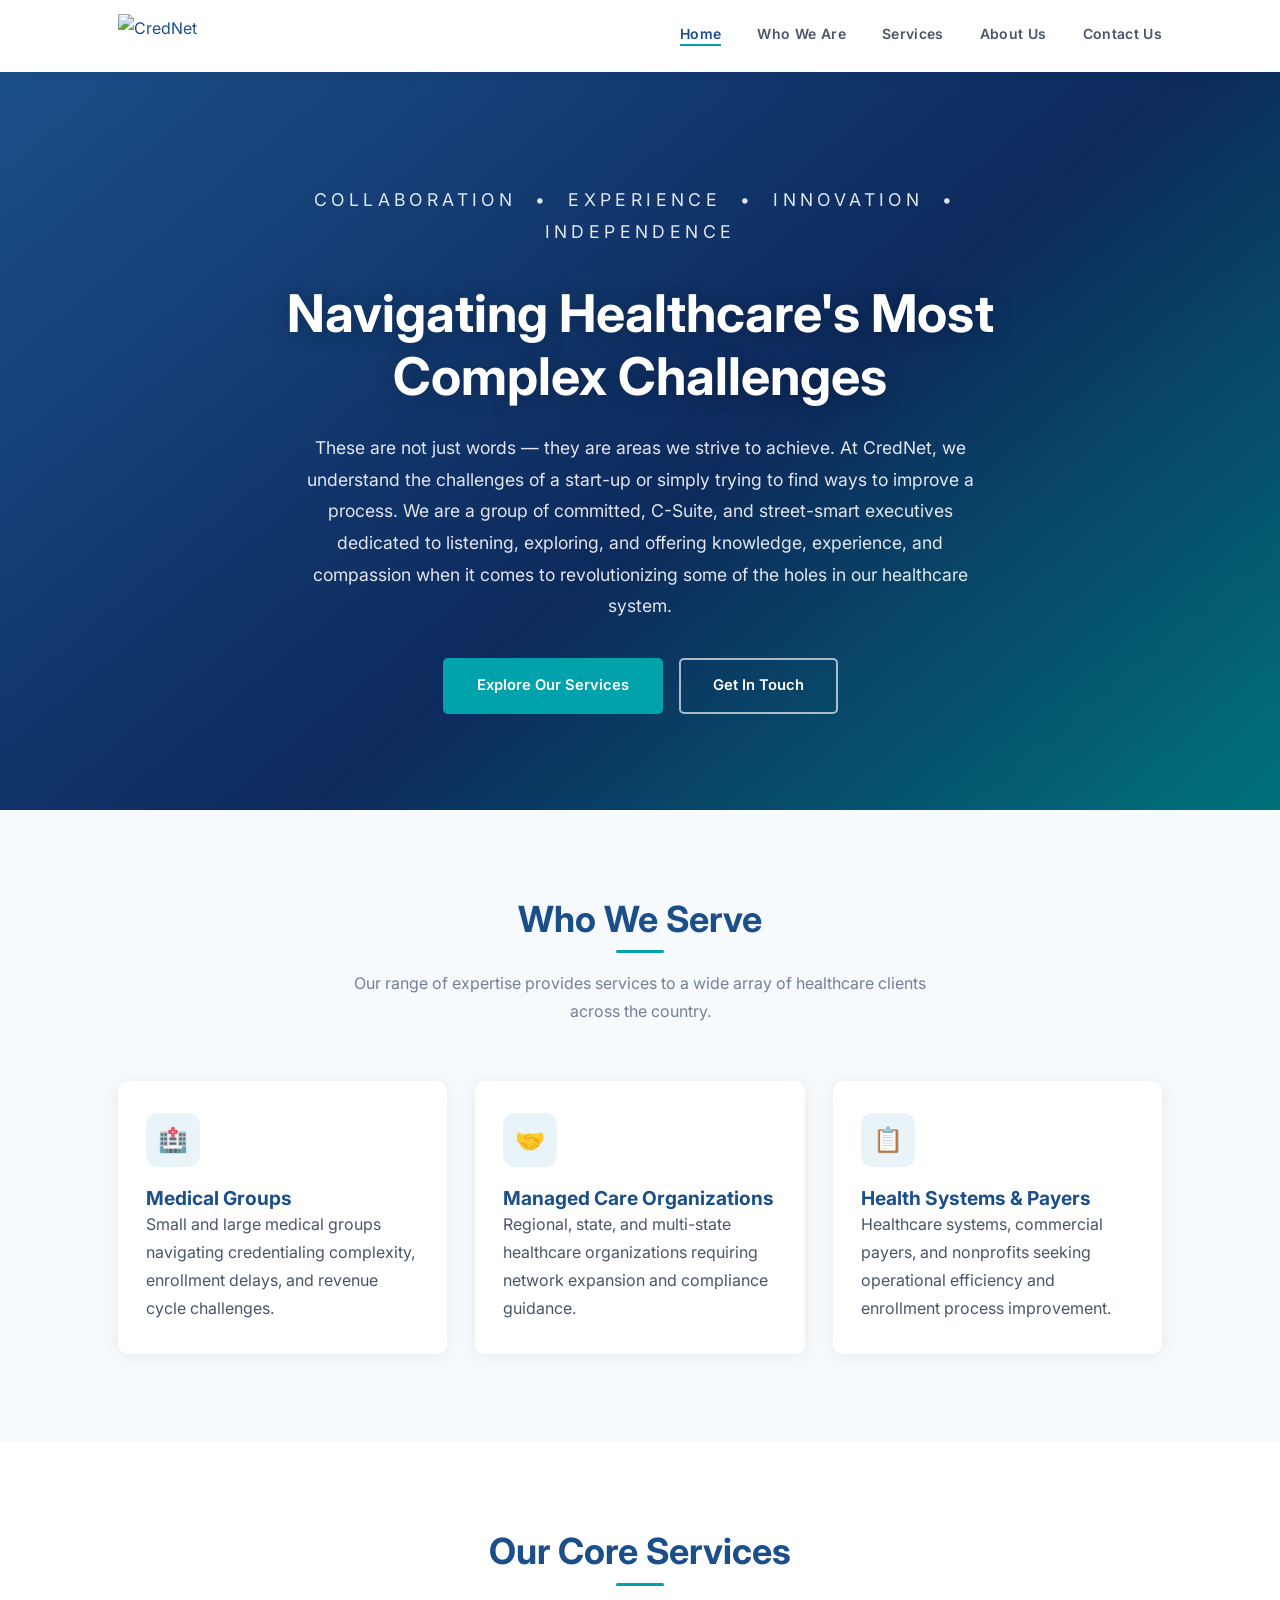
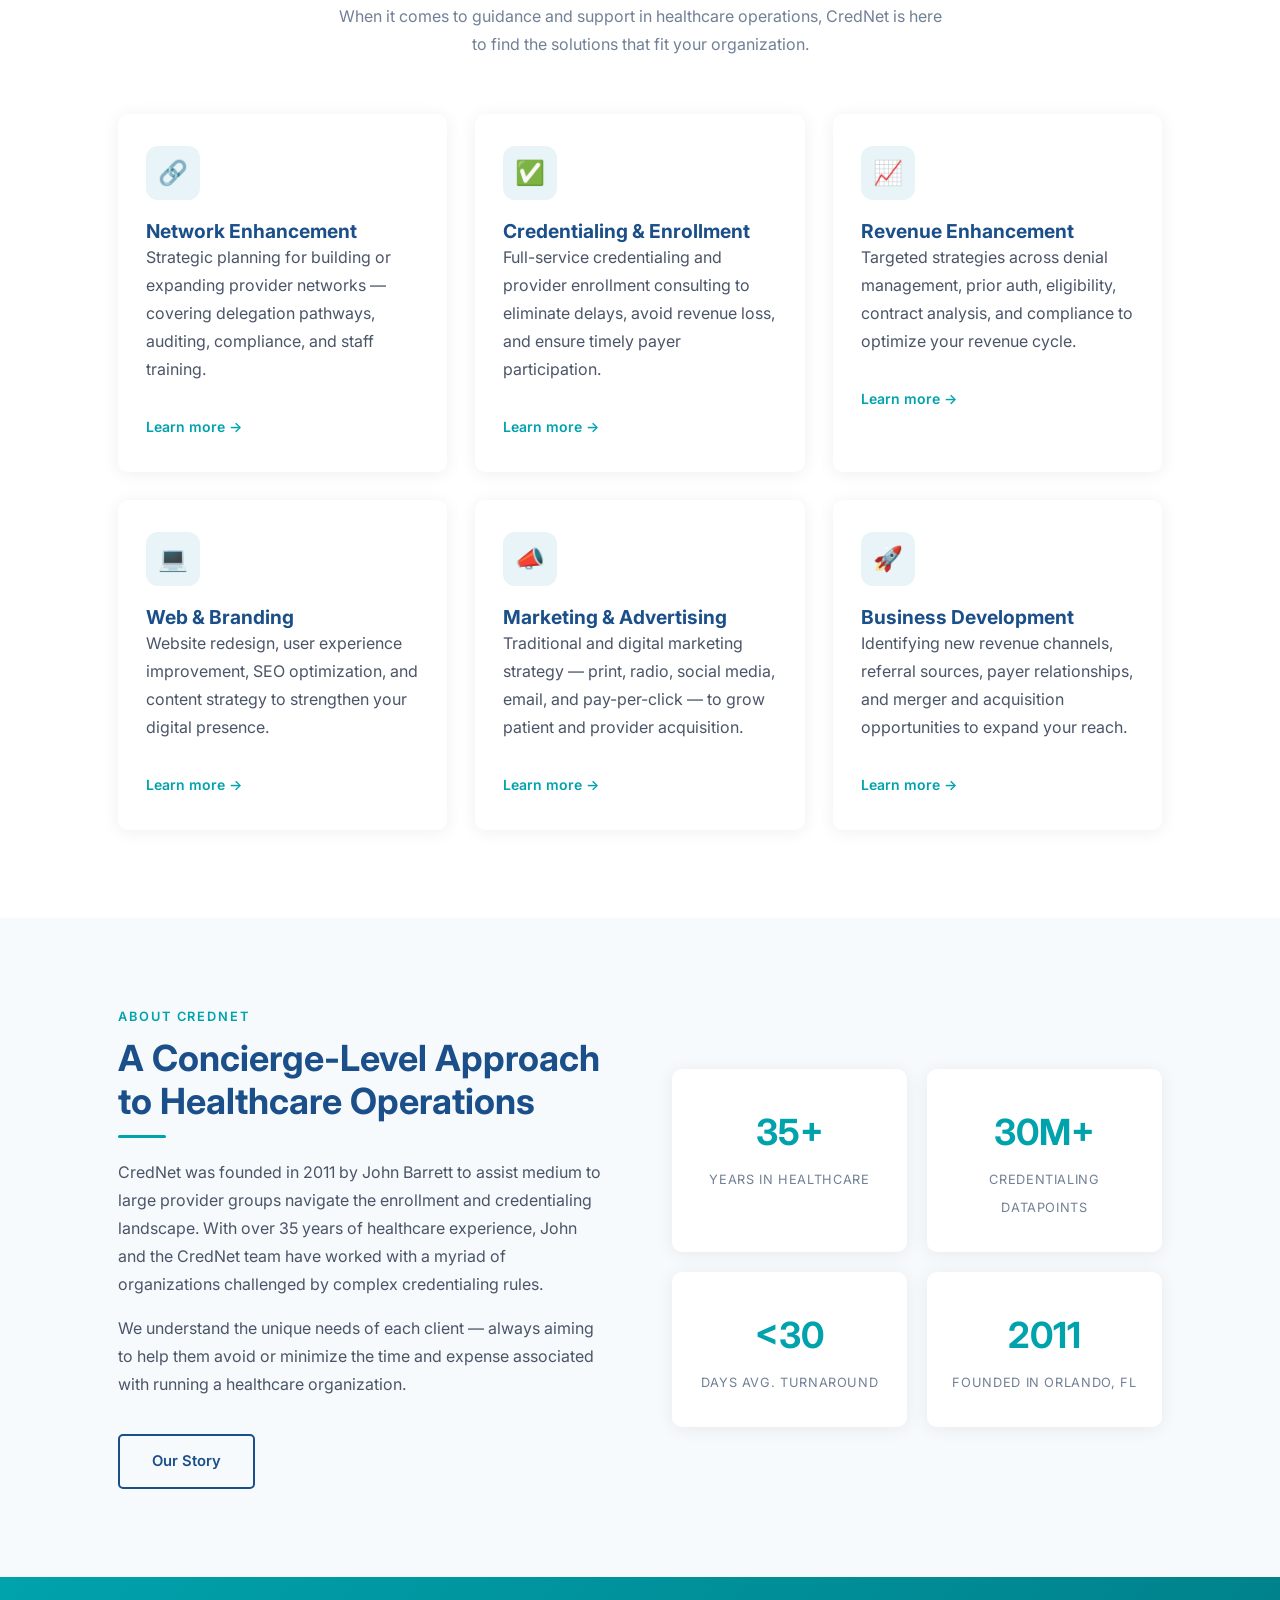
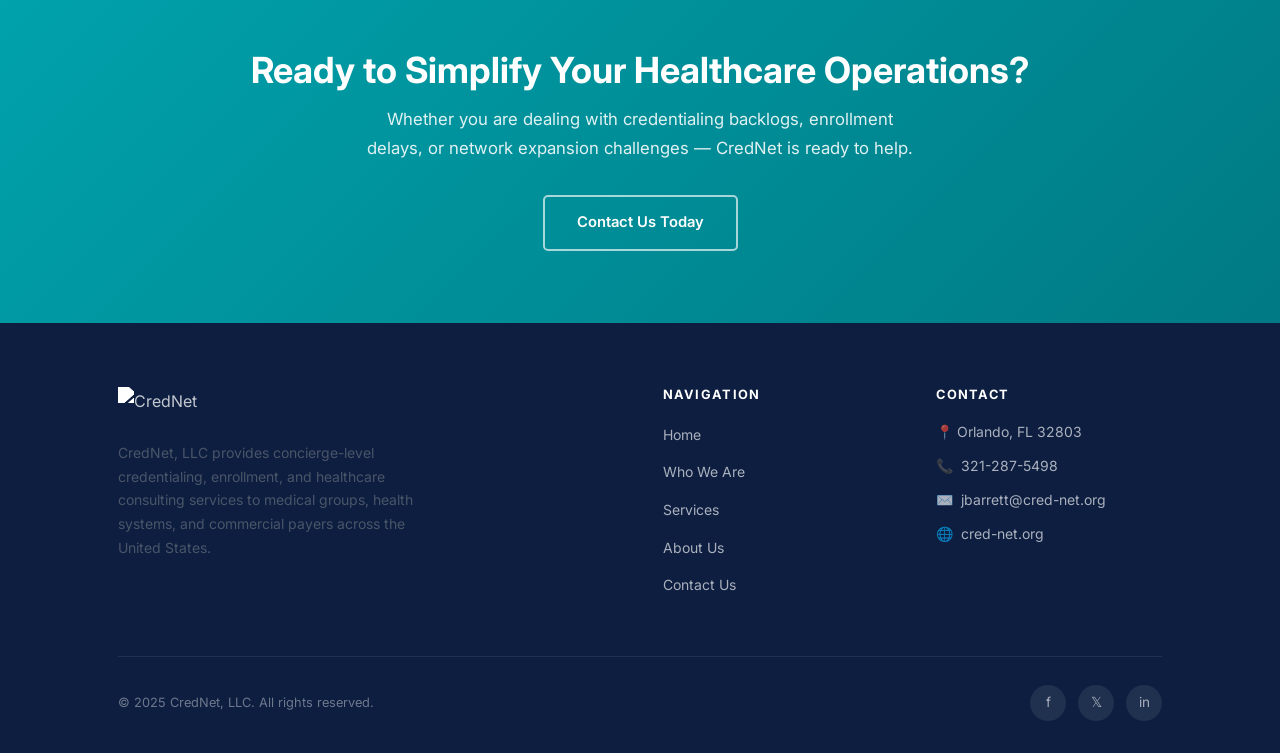
==== index.html @ 4d05da2d "Add files via upload" ====
<!DOCTYPE html>
<html lang="en">
<head>
  <meta charset="UTF-8" />
  <meta name="viewport" content="width=device-width, initial-scale=1.0" />
  <title>CredNet — Healthcare Consulting &amp; Credentialing Solutions</title>
  <meta name="description" content="CredNet provides expert healthcare consulting in credentialing, provider enrollment, network enhancement, and revenue optimization for medical groups and health systems." />
  <link rel="preconnect" href="https://fonts.googleapis.com" />
  <link rel="preconnect" href="https://fonts.gstatic.com" crossorigin />
  <link href="https://fonts.googleapis.com/css2?family=Inter:wght@400;500;600;700&display=swap" rel="stylesheet" />
  <link rel="stylesheet" href="css/style.css" />
</head>
<body>

  <!-- ── Navigation ──────────────────────────────── -->
  <nav class="nav">
    <div class="nav-inner">
      <a href="index.html" class="nav-logo">
        <img src="assets/logos/CredNet_noTM.png" alt="CredNet" />
      </a>
      <ul class="nav-links">
        <li><a href="index.html" class="active">Home</a></li>
        <li><a href="who-we-are.html">Who We Are</a></li>
        <li><a href="services.html">Services</a></li>
        <li><a href="about.html">About Us</a></li>
        <li><a href="contact.html">Contact Us</a></li>
      </ul>
      <button class="nav-toggle" aria-label="Toggle navigation">
        <span></span><span></span><span></span>
      </button>
    </div>
  </nav>

  <!-- ── Hero ────────────────────────────────────── -->
  <section class="hero">
    <div class="hero-content container">
      <p class="hero-tagline">Collaboration &nbsp;•&nbsp; Experience &nbsp;•&nbsp; Innovation &nbsp;•&nbsp; Independence</p>
      <h1>Navigating Healthcare's Most Complex Challenges</h1>
      <p>These are not just words — they are areas we strive to achieve. At CredNet, we understand the challenges of a start-up or simply trying to find ways to improve a process. We are a group of committed, C-Suite, and street-smart executives dedicated to listening, exploring, and offering knowledge, experience, and compassion when it comes to revolutionizing some of the holes in our healthcare system.</p>
      <div class="hero-btns">
        <a href="services.html" class="btn btn-primary">Explore Our Services</a>
        <a href="contact.html" class="btn btn-outline-white">Get In Touch</a>
      </div>
    </div>
  </section>

  <!-- ── Who We Serve ─────────────────────────────── -->
  <section class="section-alt">
    <div class="container">
      <div class="section-header">
        <h2>Who We Serve</h2>
        <div class="accent-line"></div>
        <p>Our range of expertise provides services to a wide array of healthcare clients across the country.</p>
      </div>
      <div class="grid-3">
        <div class="card">
          <div class="service-icon">🏥</div>
          <h3>Medical Groups</h3>
          <p>Small and large medical groups navigating credentialing complexity, enrollment delays, and revenue cycle challenges.</p>
        </div>
        <div class="card">
          <div class="service-icon">🤝</div>
          <h3>Managed Care Organizations</h3>
          <p>Regional, state, and multi-state healthcare organizations requiring network expansion and compliance guidance.</p>
        </div>
        <div class="card">
          <div class="service-icon">📋</div>
          <h3>Health Systems &amp; Payers</h3>
          <p>Healthcare systems, commercial payers, and nonprofits seeking operational efficiency and enrollment process improvement.</p>
        </div>
      </div>
    </div>
  </section>

  <!-- ── Core Services Preview ────────────────────── -->
  <section>
    <div class="container">
      <div class="section-header">
        <h2>Our Core Services</h2>
        <div class="accent-line"></div>
        <p>When it comes to guidance and support in healthcare operations, CredNet is here to find the solutions that fit your organization.</p>
      </div>
      <div class="grid-3">
        <div class="card">
          <div class="service-icon">🔗</div>
          <h3>Network Enhancement</h3>
          <p>Strategic planning for building or expanding provider networks — covering delegation pathways, auditing, compliance, and staff training.</p>
          <a href="services.html#network" style="display:inline-block;margin-top:1rem;font-weight:600;font-size:0.875rem;color:#00A2AC;">Learn more →</a>
        </div>
        <div class="card">
          <div class="service-icon">✅</div>
          <h3>Credentialing &amp; Enrollment</h3>
          <p>Full-service credentialing and provider enrollment consulting to eliminate delays, avoid revenue loss, and ensure timely payer participation.</p>
          <a href="services.html#credentialing" style="display:inline-block;margin-top:1rem;font-weight:600;font-size:0.875rem;color:#00A2AC;">Learn more →</a>
        </div>
        <div class="card">
          <div class="service-icon">📈</div>
          <h3>Revenue Enhancement</h3>
          <p>Targeted strategies across denial management, prior auth, eligibility, contract analysis, and compliance to optimize your revenue cycle.</p>
          <a href="services.html#revenue" style="display:inline-block;margin-top:1rem;font-weight:600;font-size:0.875rem;color:#00A2AC;">Learn more →</a>
        </div>
        <div class="card">
          <div class="service-icon">💻</div>
          <h3>Web &amp; Branding</h3>
          <p>Website redesign, user experience improvement, SEO optimization, and content strategy to strengthen your digital presence.</p>
          <a href="services.html#web" style="display:inline-block;margin-top:1rem;font-weight:600;font-size:0.875rem;color:#00A2AC;">Learn more →</a>
        </div>
        <div class="card">
          <div class="service-icon">📣</div>
          <h3>Marketing &amp; Advertising</h3>
          <p>Traditional and digital marketing strategy — print, radio, social media, email, and pay-per-click — to grow patient and provider acquisition.</p>
          <a href="services.html#marketing" style="display:inline-block;margin-top:1rem;font-weight:600;font-size:0.875rem;color:#00A2AC;">Learn more →</a>
        </div>
        <div class="card">
          <div class="service-icon">🚀</div>
          <h3>Business Development</h3>
          <p>Identifying new revenue channels, referral sources, payer relationships, and merger and acquisition opportunities to expand your reach.</p>
          <a href="services.html#bizdev" style="display:inline-block;margin-top:1rem;font-weight:600;font-size:0.875rem;color:#00A2AC;">Learn more →</a>
        </div>
      </div>
    </div>
  </section>

  <!-- ── About Teaser ──────────────────────────────── -->
  <section class="section-alt">
    <div class="container">
      <div style="display:grid;grid-template-columns:1fr 1fr;gap:4rem;align-items:center;">
        <div>
          <p style="font-size:0.8rem;text-transform:uppercase;letter-spacing:0.15em;color:#00A2AC;font-weight:600;margin-bottom:0.5rem;">About CredNet</p>
          <h2>A Concierge-Level Approach to Healthcare Operations</h2>
          <div class="accent-line" style="margin:0.75rem 0 1.25rem;"></div>
          <p>CredNet was founded in 2011 by John Barrett to assist medium to large provider groups navigate the enrollment and credentialing landscape. With over 35 years of healthcare experience, John and the CredNet team have worked with a myriad of organizations challenged by complex credentialing rules.</p>
          <p>We understand the unique needs of each client — always aiming to help them avoid or minimize the time and expense associated with running a healthcare organization.</p>
          <a href="about.html" class="btn btn-outline-navy" style="margin-top:1.25rem;">Our Story</a>
        </div>
        <div style="display:grid;grid-template-columns:1fr 1fr;gap:1.25rem;">
          <div class="card" style="text-align:center;padding:2rem 1.25rem;">
            <span style="font-size:2.25rem;font-weight:700;color:#00A2AC;display:block;">35+</span>
            <span style="font-size:0.8rem;color:#718096;text-transform:uppercase;letter-spacing:0.05em;">Years in Healthcare</span>
          </div>
          <div class="card" style="text-align:center;padding:2rem 1.25rem;">
            <span style="font-size:2.25rem;font-weight:700;color:#00A2AC;display:block;">30M+</span>
            <span style="font-size:0.8rem;color:#718096;text-transform:uppercase;letter-spacing:0.05em;">Credentialing Datapoints</span>
          </div>
          <div class="card" style="text-align:center;padding:2rem 1.25rem;">
            <span style="font-size:2.25rem;font-weight:700;color:#00A2AC;display:block;">&lt;30</span>
            <span style="font-size:0.8rem;color:#718096;text-transform:uppercase;letter-spacing:0.05em;">Days Avg. Turnaround</span>
          </div>
          <div class="card" style="text-align:center;padding:2rem 1.25rem;">
            <span style="font-size:2.25rem;font-weight:700;color:#00A2AC;display:block;">2011</span>
            <span style="font-size:0.8rem;color:#718096;text-transform:uppercase;letter-spacing:0.05em;">Founded in Orlando, FL</span>
          </div>
        </div>
      </div>
    </div>
  </section>

  <!-- ── CTA Band ──────────────────────────────────── -->
  <section class="cta-band">
    <div class="container">
      <h2>Ready to Simplify Your Healthcare Operations?</h2>
      <p>Whether you are dealing with credentialing backlogs, enrollment delays, or network expansion challenges — CredNet is ready to help.</p>
      <a href="contact.html" class="btn btn-outline-white">Contact Us Today</a>
    </div>
  </section>

  <!-- ── Footer ───────────────────────────────────── -->
  <footer class="footer">
    <div class="container">
      <div class="footer-grid">
        <div class="footer-brand">
          <img src="assets/logos/CredNet_noTM.png" alt="CredNet" />
          <p>CredNet, LLC provides concierge-level credentialing, enrollment, and healthcare consulting services to medical groups, health systems, and commercial payers across the United States.</p>
        </div>
        <div>
          <h4>Navigation</h4>
          <ul>
            <li><a href="index.html">Home</a></li>
            <li><a href="who-we-are.html">Who We Are</a></li>
            <li><a href="services.html">Services</a></li>
            <li><a href="about.html">About Us</a></li>
            <li><a href="contact.html">Contact Us</a></li>
          </ul>
        </div>
        <div>
          <h4>Contact</h4>
          <ul class="footer-contact-list">
            <li>📍 Orlando, FL 32803</li>
            <li>📞 <a href="tel:3212875498" style="color:rgba(255,255,255,0.65);">321-287-5498</a></li>
            <li>✉️ <a href="mailto:jbarrett@cred-net.org" style="color:rgba(255,255,255,0.65);">jbarrett@cred-net.org</a></li>
            <li>🌐 <a href="https://www.cred-net.org" style="color:rgba(255,255,255,0.65);">cred-net.org</a></li>
          </ul>
        </div>
      </div>
      <div class="footer-bottom">
        <p>&copy; 2025 CredNet, LLC. All rights reserved.</p>
        <div class="social-links">
          <a href="https://www.facebook.com" aria-label="Facebook">f</a>
          <a href="https://www.twitter.com" aria-label="X / Twitter">𝕏</a>
          <a href="https://www.instagram.com" aria-label="Instagram">in</a>
        </div>
      </div>
    </div>
  </footer>

  <script src="js/main.js"></script>
</body>
</html>
---- css/style.css ----
/* =====================================================
   CredNet — GitHub Pages Stylesheet
   Colors: Navy #1B4F8A | Teal #00A2AC | White/Gray
   ===================================================== */

/* ── Reset & Base ─────────────────────────────────── */
*, *::before, *::after { box-sizing: border-box; margin: 0; padding: 0; }

html { scroll-behavior: smooth; font-size: 16px; }

body {
  font-family: 'Inter', -apple-system, BlinkMacSystemFont, 'Segoe UI', sans-serif;
  color: #2D3748;
  background: #fff;
  line-height: 1.75;
}

img { max-width: 100%; height: auto; display: block; }

a { color: #1B4F8A; text-decoration: none; transition: color 0.2s; }
a:hover { color: #00A2AC; }

ul { padding-left: 1.25rem; }
li { margin-bottom: 0.4rem; color: #4A5568; }

/* ── Typography ───────────────────────────────────── */
h1, h2, h3, h4 {
  font-weight: 700;
  line-height: 1.2;
  color: #1B4F8A;
}
h1 { font-size: clamp(2rem, 4.5vw, 3.25rem); }
h2 { font-size: clamp(1.5rem, 3vw, 2.25rem); }
h3 { font-size: 1.2rem; }

p { margin-bottom: 1rem; color: #4A5568; }
p:last-child { margin-bottom: 0; }

/* ── Layout ───────────────────────────────────────── */
.container {
  max-width: 1100px;
  margin: 0 auto;
  padding: 0 1.75rem;
}

section { padding: 5.5rem 0; }
.section-alt { background: #F7FAFC; }

/* ── Section Header ───────────────────────────────── */
.section-header { text-align: center; margin-bottom: 3.5rem; }
.section-header h2 { margin-bottom: 0.5rem; }
.section-header p { max-width: 620px; margin: 0 auto; color: #718096; }

.accent-line {
  width: 48px;
  height: 3px;
  background: #00A2AC;
  border-radius: 2px;
  margin: 0.6rem auto 1rem;
}

/* ── Navigation ───────────────────────────────────── */
.nav {
  position: sticky;
  top: 0;
  z-index: 200;
  background: #fff;
  box-shadow: 0 1px 10px rgba(0, 0, 0, 0.08);
}

.nav-inner {
  display: flex;
  align-items: center;
  justify-content: space-between;
  max-width: 1100px;
  margin: 0 auto;
  padding: 0.875rem 1.75rem;
}

.nav-logo img { height: 44px; width: auto; }

.nav-links {
  display: flex;
  list-style: none;
  gap: 2.25rem;
  padding: 0;
}

.nav-links a {
  font-size: 0.875rem;
  font-weight: 600;
  color: #4A5568;
  letter-spacing: 0.025em;
  padding-bottom: 2px;
  border-bottom: 2px solid transparent;
  transition: color 0.2s, border-color 0.2s;
}
.nav-links a:hover,
.nav-links a.active {
  color: #1B4F8A;
  border-bottom-color: #00A2AC;
}

.nav-toggle {
  display: none;
  background: none;
  border: none;
  cursor: pointer;
  padding: 4px;
  flex-direction: column;
  gap: 5px;
}
.nav-toggle span {
  display: block;
  width: 24px;
  height: 2px;
  background: #2D3748;
  border-radius: 2px;
  transition: all 0.25s;
}

/* ── Buttons ──────────────────────────────────────── */
.btn {
  display: inline-block;
  padding: 0.8rem 2rem;
  border-radius: 5px;
  font-weight: 600;
  font-size: 0.925rem;
  cursor: pointer;
  border: 2px solid transparent;
  transition: all 0.2s;
  text-align: center;
}

.btn-primary {
  background: #00A2AC;
  color: #fff;
  border-color: #00A2AC;
}
.btn-primary:hover { background: #008d97; border-color: #008d97; color: #fff; }

.btn-outline-white {
  background: transparent;
  color: #fff;
  border-color: rgba(255,255,255,0.65);
}
.btn-outline-white:hover {
  background: rgba(255,255,255,0.15);
  color: #fff;
  border-color: rgba(255,255,255,0.9);
}

.btn-outline-navy {
  background: transparent;
  color: #1B4F8A;
  border-color: #1B4F8A;
}
.btn-outline-navy:hover { background: #1B4F8A; color: #fff; }

/* ── Hero ─────────────────────────────────────────── */
.hero {
  background: linear-gradient(140deg, #1B4F8A 0%, #0D2A5C 55%, #00727A 100%);
  color: #fff;
  padding: 7rem 0 6rem;
  text-align: center;
  position: relative;
  overflow: hidden;
}

.hero::before {
  content: '';
  position: absolute;
  inset: 0;
  background: url('../assets/images/Doctors_1898951_XS.jpg') center/cover no-repeat;
  opacity: 0.08;
}

.hero-content { position: relative; max-width: 780px; margin: 0 auto; }

.hero-tagline {
  font-size: 0.8rem;
  letter-spacing: 0.25em;
  text-transform: uppercase;
  color: rgba(255,255,255,0.65);
  margin-bottom: 1.25rem;
}

.hero h1 {
  color: #fff;
  margin-bottom: 1.5rem;
  text-shadow: 0 2px 20px rgba(0,0,0,0.25);
}

.hero p {
  color: rgba(255,255,255,0.88);
  font-size: 1.1rem;
  max-width: 680px;
  margin: 0 auto 2.25rem;
  line-height: 1.8;
}

.hero-btns { display: flex; gap: 1rem; justify-content: center; flex-wrap: wrap; }

/* ── Page Hero (inner pages) ──────────────────────── */
.page-hero {
  background: linear-gradient(135deg, #1B4F8A 0%, #0D2A5C 100%);
  padding: 4.5rem 0 4rem;
  text-align: center;
}
.page-hero h1 { color: #fff; margin-bottom: 0.6rem; font-size: clamp(1.75rem, 3.5vw, 2.75rem); }
.page-hero p { color: rgba(255,255,255,0.78); max-width: 580px; margin: 0 auto; font-size: 1.05rem; }

/* ── Cards ────────────────────────────────────────── */
.card {
  background: #fff;
  border-radius: 10px;
  padding: 2rem 1.75rem;
  box-shadow: 0 2px 18px rgba(0,0,0,0.065);
  transition: box-shadow 0.25s, transform 0.25s;
}
.card:hover {
  box-shadow: 0 8px 30px rgba(0,0,0,0.11);
  transform: translateY(-3px);
}

/* ── Grids ────────────────────────────────────────── */
.grid-3 { display: grid; grid-template-columns: repeat(3, 1fr); gap: 1.75rem; }
.grid-2 { display: grid; grid-template-columns: repeat(2, 1fr); gap: 2rem; }

/* ── Service Icon ─────────────────────────────────── */
.service-icon {
  width: 54px;
  height: 54px;
  background: #E8F4F8;
  border-radius: 12px;
  display: flex;
  align-items: center;
  justify-content: center;
  margin-bottom: 1.25rem;
  font-size: 1.5rem;
  flex-shrink: 0;
}

/* ── Services Page Detail ─────────────────────────── */
.service-block {
  padding: 3rem 0;
  border-bottom: 1px solid #E2E8F0;
}
.service-block:last-child { border-bottom: none; }

.service-block-inner {
  display: grid;
  grid-template-columns: 68px 1fr;
  gap: 2.25rem;
  align-items: start;
}

.service-block h3 {
  font-size: 1.35rem;
  color: #1B4F8A;
  margin-bottom: 0.75rem;
}

.service-block p { margin-bottom: 0.75rem; }

.service-block ul {
  margin-top: 0.75rem;
  padding-left: 1.25rem;
}

/* ── Profile / Who We Are ─────────────────────────── */
.profile-grid {
  display: grid;
  grid-template-columns: 300px 1fr;
  gap: 4rem;
  align-items: start;
}

.profile-photo {
  border-radius: 12px;
  overflow: hidden;
  box-shadow: 0 6px 28px rgba(0,0,0,0.12);
}
.profile-photo img {
  width: 100%;
  height: 380px;
  object-fit: cover;
  object-position: center top;
}

.profile-name { font-size: 2rem; margin-bottom: 0.25rem; }
.profile-title {
  color: #00A2AC;
  font-weight: 600;
  font-size: 1rem;
  letter-spacing: 0.04em;
  text-transform: uppercase;
  margin-bottom: 1.75rem;
}

.stat-row {
  display: flex;
  gap: 2rem;
  margin-top: 2.5rem;
  padding-top: 2rem;
  border-top: 1px solid #E2E8F0;
  flex-wrap: wrap;
}
.stat { text-align: center; }
.stat-num {
  font-size: 2rem;
  font-weight: 700;
  color: #00A2AC;
  line-height: 1;
  display: block;
}
.stat-label {
  font-size: 0.75rem;
  color: #718096;
  text-transform: uppercase;
  letter-spacing: 0.06em;
  margin-top: 0.25rem;
  display: block;
}

/* ── Highlight Box ────────────────────────────────── */
.highlight {
  background: linear-gradient(135deg, #EBF5FF, #E6F7F8);
  border-left: 4px solid #00A2AC;
  border-radius: 0 8px 8px 0;
  padding: 1.5rem 2rem;
  margin: 2rem 0;
}
.highlight p { color: #2D3748; margin: 0; font-style: italic; }

/* ── About Features ───────────────────────────────── */
.feature-item {
  display: flex;
  gap: 1.25rem;
  margin-bottom: 2rem;
  align-items: flex-start;
}
.feature-icon {
  width: 44px;
  height: 44px;
  background: #E8F4F8;
  border-radius: 10px;
  display: flex;
  align-items: center;
  justify-content: center;
  font-size: 1.2rem;
  flex-shrink: 0;
  margin-top: 2px;
}

/* ── Contact ──────────────────────────────────────── */
.contact-grid {
  display: grid;
  grid-template-columns: 1fr 1.6fr;
  gap: 4rem;
  align-items: start;
}

.contact-info-item {
  display: flex;
  align-items: flex-start;
  gap: 1rem;
  margin-bottom: 1.75rem;
}
.contact-icon {
  width: 44px;
  height: 44px;
  background: #E8F4F8;
  border-radius: 10px;
  display: flex;
  align-items: center;
  justify-content: center;
  font-size: 1.15rem;
  flex-shrink: 0;
}
.contact-info-item h4 {
  font-size: 0.8rem;
  text-transform: uppercase;
  letter-spacing: 0.08em;
  color: #718096;
  margin-bottom: 0.2rem;
}
.contact-info-item p { margin: 0; font-weight: 500; color: #2D3748; }
.contact-info-item a { color: #1B4F8A; font-weight: 500; }

/* ── Form ─────────────────────────────────────────── */
.form-group { margin-bottom: 1.25rem; }
.form-group label {
  display: block;
  font-weight: 600;
  font-size: 0.85rem;
  color: #2D3748;
  margin-bottom: 0.4rem;
}
.form-group input,
.form-group textarea,
.form-group select {
  width: 100%;
  padding: 0.75rem 1rem;
  border: 1.5px solid #CBD5E0;
  border-radius: 6px;
  font-size: 0.975rem;
  font-family: inherit;
  color: #2D3748;
  background: #fff;
  transition: border-color 0.2s, box-shadow 0.2s;
}
.form-group input:focus,
.form-group textarea:focus {
  outline: none;
  border-color: #00A2AC;
  box-shadow: 0 0 0 3px rgba(0,162,172,0.12);
}
.form-group textarea { min-height: 145px; resize: vertical; }
.form-row { display: grid; grid-template-columns: 1fr 1fr; gap: 1rem; }

/* ── CTA Band ─────────────────────────────────────── */
.cta-band {
  background: linear-gradient(135deg, #00A2AC 0%, #007A84 100%);
  color: #fff;
  padding: 4.5rem 0;
  text-align: center;
}
.cta-band h2 { color: #fff; margin-bottom: 0.75rem; }
.cta-band p { color: rgba(255,255,255,0.88); max-width: 560px; margin: 0 auto 2rem; font-size: 1.05rem; }

/* ── Footer ───────────────────────────────────────── */
.footer {
  background: #0D1E40;
  color: rgba(255,255,255,0.75);
  padding: 4rem 0 2rem;
}

.footer-grid {
  display: grid;
  grid-template-columns: 2.2fr 1fr 1fr;
  gap: 3rem;
  margin-bottom: 3rem;
}

.footer-brand img { height: 38px; width: auto; margin-bottom: 1rem; filter: brightness(0) invert(1); }
.footer-brand p { font-size: 0.875rem; line-height: 1.7; max-width: 300px; }

.footer h4 {
  color: #fff;
  font-size: 0.8rem;
  text-transform: uppercase;
  letter-spacing: 0.1em;
  margin-bottom: 1.1rem;
}

.footer ul { list-style: none; padding: 0; }
.footer ul li { margin-bottom: 0.6rem; }
.footer ul li a {
  color: rgba(255,255,255,0.65);
  font-size: 0.875rem;
  transition: color 0.2s;
}
.footer ul li a:hover { color: #00A2AC; }

.footer-contact-list { list-style: none; padding: 0; }
.footer-contact-list li {
  font-size: 0.875rem;
  color: rgba(255,255,255,0.65);
  margin-bottom: 0.6rem;
  display: flex;
  align-items: center;
  gap: 0.5rem;
}

.footer-bottom {
  border-top: 1px solid rgba(255,255,255,0.08);
  padding-top: 1.75rem;
  display: flex;
  justify-content: space-between;
  align-items: center;
  flex-wrap: wrap;
  gap: 1rem;
}
.footer-bottom p { font-size: 0.8rem; color: rgba(255,255,255,0.4); margin: 0; }

.social-links { display: flex; gap: 0.75rem; }
.social-links a {
  width: 36px;
  height: 36px;
  border-radius: 50%;
  background: rgba(255,255,255,0.08);
  display: flex;
  align-items: center;
  justify-content: center;
  font-size: 0.85rem;
  color: rgba(255,255,255,0.6);
  transition: background 0.2s, color 0.2s;
}
.social-links a:hover { background: #00A2AC; color: #fff; }

/* ── Responsive ───────────────────────────────────── */
@media (max-width: 960px) {
  .grid-3 { grid-template-columns: 1fr 1fr; }
  .profile-grid { grid-template-columns: 1fr; }
  .profile-photo img { height: 300px; }
  .contact-grid { grid-template-columns: 1fr; gap: 2.5rem; }
  .footer-grid { grid-template-columns: 1fr 1fr; }
  .footer-brand { grid-column: 1 / -1; }
}

@media (max-width: 640px) {
  section { padding: 3.5rem 0; }
  .grid-3,
  .grid-2 { grid-template-columns: 1fr; }
  .form-row { grid-template-columns: 1fr; }
  .footer-grid { grid-template-columns: 1fr; gap: 2rem; }
  .footer-bottom { flex-direction: column; text-align: center; }
  .stat-row { justify-content: center; }
  .service-block-inner { grid-template-columns: 1fr; gap: 0.75rem; }
  .service-block-inner .service-icon { display: none; }

  .nav-toggle { display: flex; }
  .nav-links {
    display: none;
    position: absolute;
    top: 100%;
    left: 0;
    right: 0;
    flex-direction: column;
    background: #fff;
    padding: 1rem 1.75rem 1.5rem;
    box-shadow: 0 6px 20px rgba(0,0,0,0.1);
    gap: 0.25rem;
  }
  .nav-links.open { display: flex; }
  .nav-links a { padding: 0.6rem 0; border-bottom: none; font-size: 1rem; }
}
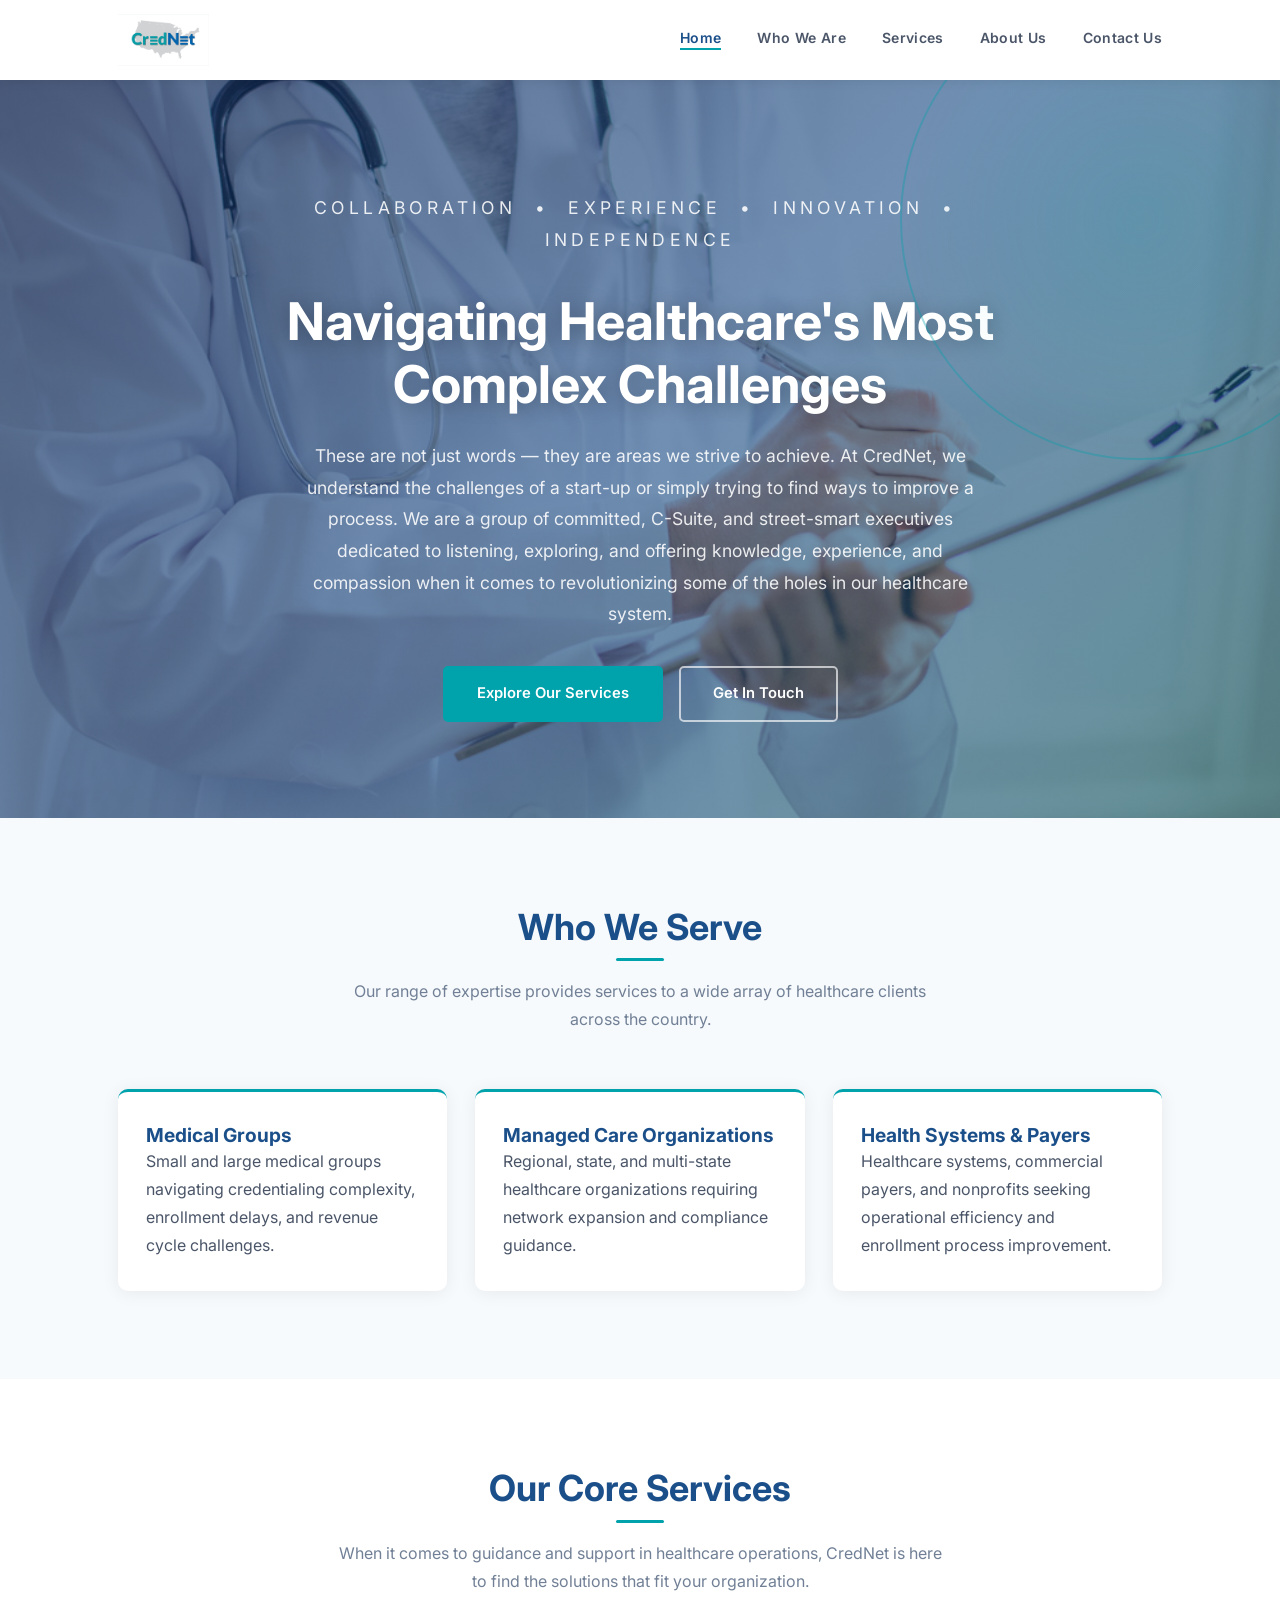
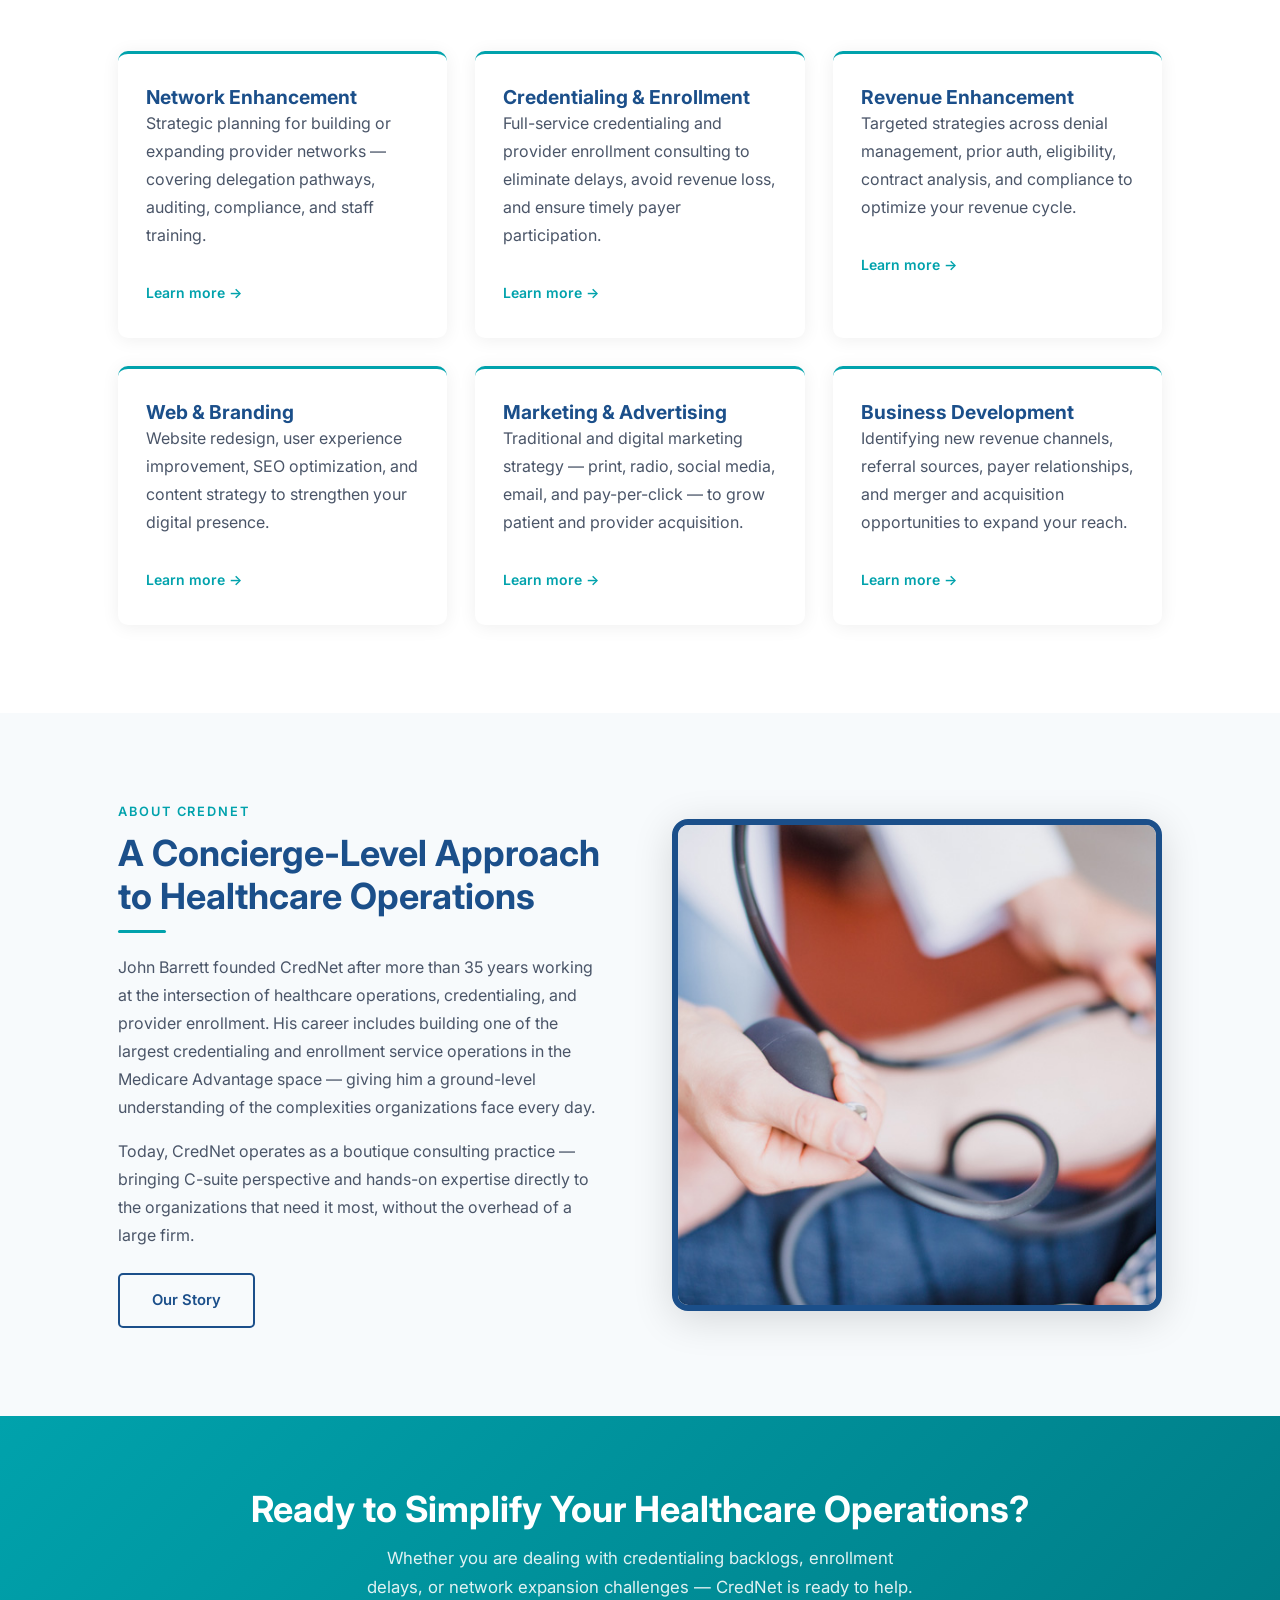
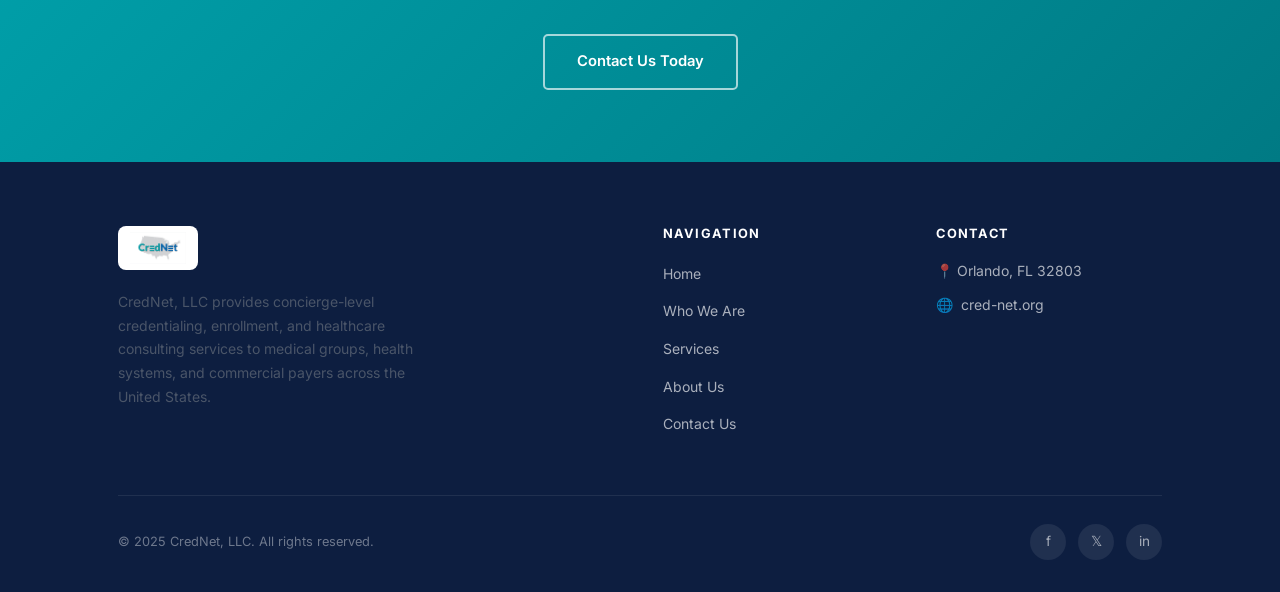
==== commit a2a817bc: "Add files via upload" ====
--- a/index.html
+++ b/index.html
@@ -53,18 +53,15 @@
         <p>Our range of expertise provides services to a wide array of healthcare clients across the country.</p>
       </div>
       <div class="grid-3">
-        <div class="card">
-          <div class="service-icon">🏥</div>
+        <div class="card card-accent">
           <h3>Medical Groups</h3>
           <p>Small and large medical groups navigating credentialing complexity, enrollment delays, and revenue cycle challenges.</p>
         </div>
-        <div class="card">
-          <div class="service-icon">🤝</div>
+        <div class="card card-accent">
           <h3>Managed Care Organizations</h3>
           <p>Regional, state, and multi-state healthcare organizations requiring network expansion and compliance guidance.</p>
         </div>
-        <div class="card">
-          <div class="service-icon">📋</div>
+        <div class="card card-accent">
           <h3>Health Systems &amp; Payers</h3>
           <p>Healthcare systems, commercial payers, and nonprofits seeking operational efficiency and enrollment process improvement.</p>
         </div>
@@ -81,41 +78,35 @@
         <p>When it comes to guidance and support in healthcare operations, CredNet is here to find the solutions that fit your organization.</p>
       </div>
       <div class="grid-3">
-        <div class="card">
-          <div class="service-icon">🔗</div>
+        <div class="card card-accent">
           <h3>Network Enhancement</h3>
           <p>Strategic planning for building or expanding provider networks — covering delegation pathways, auditing, compliance, and staff training.</p>
-          <a href="services.html#network" style="display:inline-block;margin-top:1rem;font-weight:600;font-size:0.875rem;color:#00A2AC;">Learn more →</a>
+          <a href="services.html#network" class="card-link">Learn more →</a>
         </div>
-        <div class="card">
-          <div class="service-icon">✅</div>
+        <div class="card card-accent">
           <h3>Credentialing &amp; Enrollment</h3>
           <p>Full-service credentialing and provider enrollment consulting to eliminate delays, avoid revenue loss, and ensure timely payer participation.</p>
-          <a href="services.html#credentialing" style="display:inline-block;margin-top:1rem;font-weight:600;font-size:0.875rem;color:#00A2AC;">Learn more →</a>
+          <a href="services.html#credentialing" class="card-link">Learn more →</a>
         </div>
-        <div class="card">
-          <div class="service-icon">📈</div>
+        <div class="card card-accent">
           <h3>Revenue Enhancement</h3>
           <p>Targeted strategies across denial management, prior auth, eligibility, contract analysis, and compliance to optimize your revenue cycle.</p>
-          <a href="services.html#revenue" style="display:inline-block;margin-top:1rem;font-weight:600;font-size:0.875rem;color:#00A2AC;">Learn more →</a>
+          <a href="services.html#revenue" class="card-link">Learn more →</a>
         </div>
-        <div class="card">
-          <div class="service-icon">💻</div>
+        <div class="card card-accent">
           <h3>Web &amp; Branding</h3>
           <p>Website redesign, user experience improvement, SEO optimization, and content strategy to strengthen your digital presence.</p>
-          <a href="services.html#web" style="display:inline-block;margin-top:1rem;font-weight:600;font-size:0.875rem;color:#00A2AC;">Learn more →</a>
+          <a href="services.html#web" class="card-link">Learn more →</a>
         </div>
-        <div class="card">
-          <div class="service-icon">📣</div>
+        <div class="card card-accent">
           <h3>Marketing &amp; Advertising</h3>
           <p>Traditional and digital marketing strategy — print, radio, social media, email, and pay-per-click — to grow patient and provider acquisition.</p>
-          <a href="services.html#marketing" style="display:inline-block;margin-top:1rem;font-weight:600;font-size:0.875rem;color:#00A2AC;">Learn more →</a>
+          <a href="services.html#marketing" class="card-link">Learn more →</a>
         </div>
-        <div class="card">
-          <div class="service-icon">🚀</div>
+        <div class="card card-accent">
           <h3>Business Development</h3>
           <p>Identifying new revenue channels, referral sources, payer relationships, and merger and acquisition opportunities to expand your reach.</p>
-          <a href="services.html#bizdev" style="display:inline-block;margin-top:1rem;font-weight:600;font-size:0.875rem;color:#00A2AC;">Learn more →</a>
+          <a href="services.html#bizdev" class="card-link">Learn more →</a>
         </div>
       </div>
     </div>
@@ -129,27 +120,12 @@
           <p style="font-size:0.8rem;text-transform:uppercase;letter-spacing:0.15em;color:#00A2AC;font-weight:600;margin-bottom:0.5rem;">About CredNet</p>
           <h2>A Concierge-Level Approach to Healthcare Operations</h2>
           <div class="accent-line" style="margin:0.75rem 0 1.25rem;"></div>
-          <p>CredNet was founded in 2011 by John Barrett to assist medium to large provider groups navigate the enrollment and credentialing landscape. With over 35 years of healthcare experience, John and the CredNet team have worked with a myriad of organizations challenged by complex credentialing rules.</p>
-          <p>We understand the unique needs of each client — always aiming to help them avoid or minimize the time and expense associated with running a healthcare organization.</p>
-          <a href="about.html" class="btn btn-outline-navy" style="margin-top:1.25rem;">Our Story</a>
+          <p>John Barrett founded CredNet after more than 35 years working at the intersection of healthcare operations, credentialing, and provider enrollment. His career includes building one of the largest credentialing and enrollment service operations in the Medicare Advantage space — giving him a ground-level understanding of the complexities organizations face every day.</p>
+          <p>Today, CredNet operates as a boutique consulting practice — bringing C-suite perspective and hands-on expertise directly to the organizations that need it most, without the overhead of a large firm.</p>
+          <a href="about.html" class="btn btn-outline-navy" style="margin-top:0.5rem;">Our Story</a>
         </div>
-        <div style="display:grid;grid-template-columns:1fr 1fr;gap:1.25rem;">
-          <div class="card" style="text-align:center;padding:2rem 1.25rem;">
-            <span style="font-size:2.25rem;font-weight:700;color:#00A2AC;display:block;">35+</span>
-            <span style="font-size:0.8rem;color:#718096;text-transform:uppercase;letter-spacing:0.05em;">Years in Healthcare</span>
-          </div>
-          <div class="card" style="text-align:center;padding:2rem 1.25rem;">
-            <span style="font-size:2.25rem;font-weight:700;color:#00A2AC;display:block;">30M+</span>
-            <span style="font-size:0.8rem;color:#718096;text-transform:uppercase;letter-spacing:0.05em;">Credentialing Datapoints</span>
-          </div>
-          <div class="card" style="text-align:center;padding:2rem 1.25rem;">
-            <span style="font-size:2.25rem;font-weight:700;color:#00A2AC;display:block;">&lt;30</span>
-            <span style="font-size:0.8rem;color:#718096;text-transform:uppercase;letter-spacing:0.05em;">Days Avg. Turnaround</span>
-          </div>
-          <div class="card" style="text-align:center;padding:2rem 1.25rem;">
-            <span style="font-size:2.25rem;font-weight:700;color:#00A2AC;display:block;">2011</span>
-            <span style="font-size:0.8rem;color:#718096;text-transform:uppercase;letter-spacing:0.05em;">Founded in Orlando, FL</span>
-          </div>
+        <div class="about-photo-wrap">
+          <img src="assets/images/doctor-01.jpg" alt="Healthcare professional" />
         </div>
       </div>
     </div>
@@ -186,8 +162,6 @@
           <h4>Contact</h4>
           <ul class="footer-contact-list">
             <li>📍 Orlando, FL 32803</li>
-            <li>📞 <a href="tel:3212875498" style="color:rgba(255,255,255,0.65);">321-287-5498</a></li>
-            <li>✉️ <a href="mailto:jbarrett@cred-net.org" style="color:rgba(255,255,255,0.65);">jbarrett@cred-net.org</a></li>
             <li>🌐 <a href="https://www.cred-net.org" style="color:rgba(255,255,255,0.65);">cred-net.org</a></li>
           </ul>
         </div>
--- a/css/style.css
+++ b/css/style.css
@@ -77,7 +77,7 @@
   padding: 0.875rem 1.75rem;
 }
 
-.nav-logo img { height: 44px; width: auto; }
+.nav-logo img { height: 52px; width: auto; }
 
 .nav-links {
   display: flex;
@@ -159,7 +159,7 @@
 
 /* ── Hero ─────────────────────────────────────────── */
 .hero {
-  background: linear-gradient(140deg, #1B4F8A 0%, #0D2A5C 55%, #00727A 100%);
+  background: url('../assets/images/doctor-10.jpg') center/cover no-repeat;
   color: #fff;
   padding: 7rem 0 6rem;
   text-align: center;
@@ -171,8 +171,19 @@
   content: '';
   position: absolute;
   inset: 0;
-  background: url('../assets/images/Doctors_1898951_XS.jpg') center/cover no-repeat;
-  opacity: 0.08;
+  background: linear-gradient(135deg, rgba(13,42,92,0.65) 0%, rgba(27,79,138,0.58) 50%, rgba(0,80,88,0.55) 100%);
+}
+
+.hero::after {
+  content: '';
+  position: absolute;
+  right: -100px;
+  top: -100px;
+  width: 480px;
+  height: 480px;
+  border-radius: 50%;
+  border: 2px solid rgba(0,162,172,0.35);
+  background: radial-gradient(circle, rgba(0,162,172,0.12) 0%, transparent 70%);
 }
 
 .hero-content { position: relative; max-width: 780px; margin: 0 auto; }
@@ -226,6 +237,35 @@
 /* ── Grids ────────────────────────────────────────── */
 .grid-3 { display: grid; grid-template-columns: repeat(3, 1fr); gap: 1.75rem; }
 .grid-2 { display: grid; grid-template-columns: repeat(2, 1fr); gap: 2rem; }
+
+/* ── Card Accent ──────────────────────────────────── */
+.card-accent {
+  border-top: 3px solid #00A2AC;
+}
+
+.card-link {
+  display: inline-block;
+  margin-top: 1rem;
+  font-weight: 600;
+  font-size: 0.875rem;
+  color: #00A2AC;
+}
+.card-link:hover { color: #008d97; }
+
+/* ── About Photo ──────────────────────────────────── */
+.about-photo-wrap {
+  border-radius: 16px;
+  overflow: hidden;
+  box-shadow: 0 8px 40px rgba(0,0,0,0.14);
+  border: 6px solid #1B4F8A;
+}
+.about-photo-wrap img {
+  width: 100%;
+  height: 480px;
+  object-fit: cover;
+  object-position: center;
+  display: block;
+}
 
 /* ── Service Icon ─────────────────────────────────── */
 .service-icon {
@@ -443,7 +483,7 @@
   margin-bottom: 3rem;
 }
 
-.footer-brand img { height: 38px; width: auto; margin-bottom: 1rem; filter: brightness(0) invert(1); }
+.footer-brand img { height: 44px; width: auto; margin-bottom: 1.25rem; background: #fff; padding: 6px 12px; border-radius: 8px; display: block; }
 .footer-brand p { font-size: 0.875rem; line-height: 1.7; max-width: 300px; }
 
 .footer h4 {
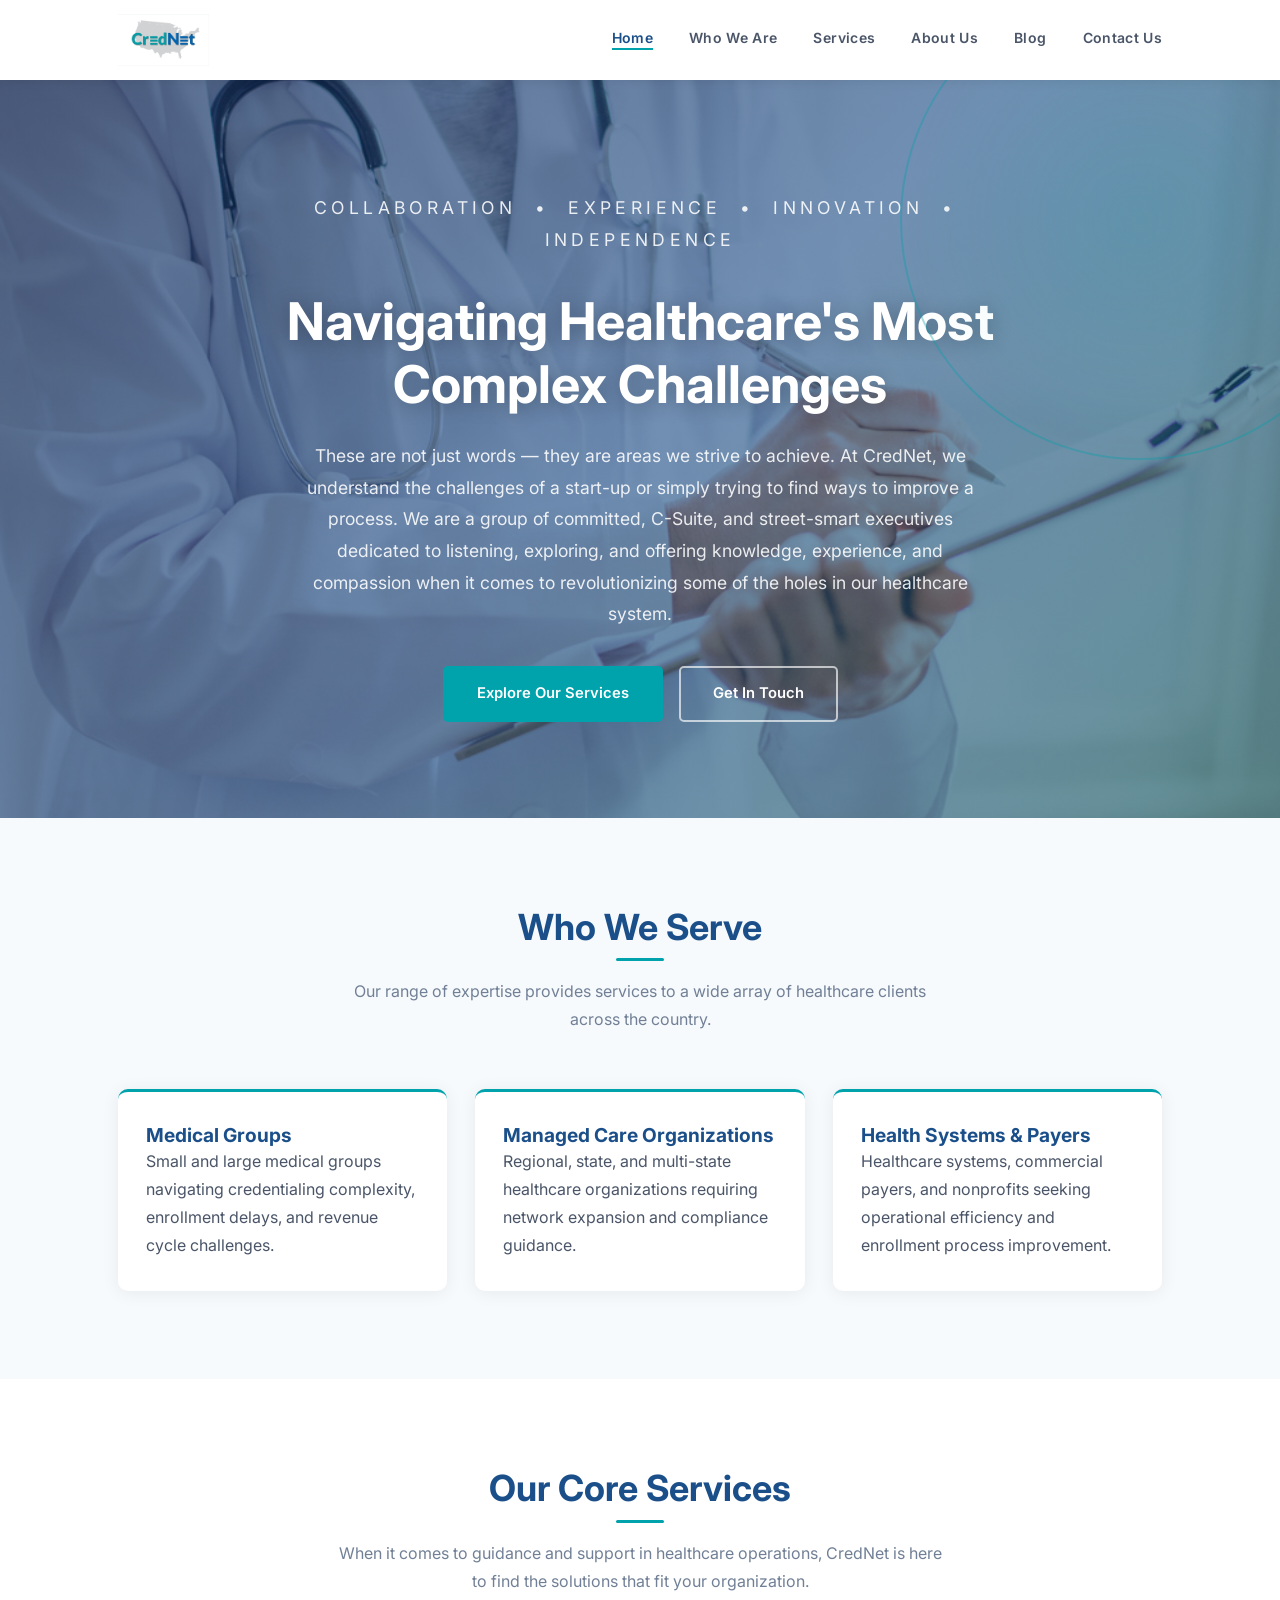
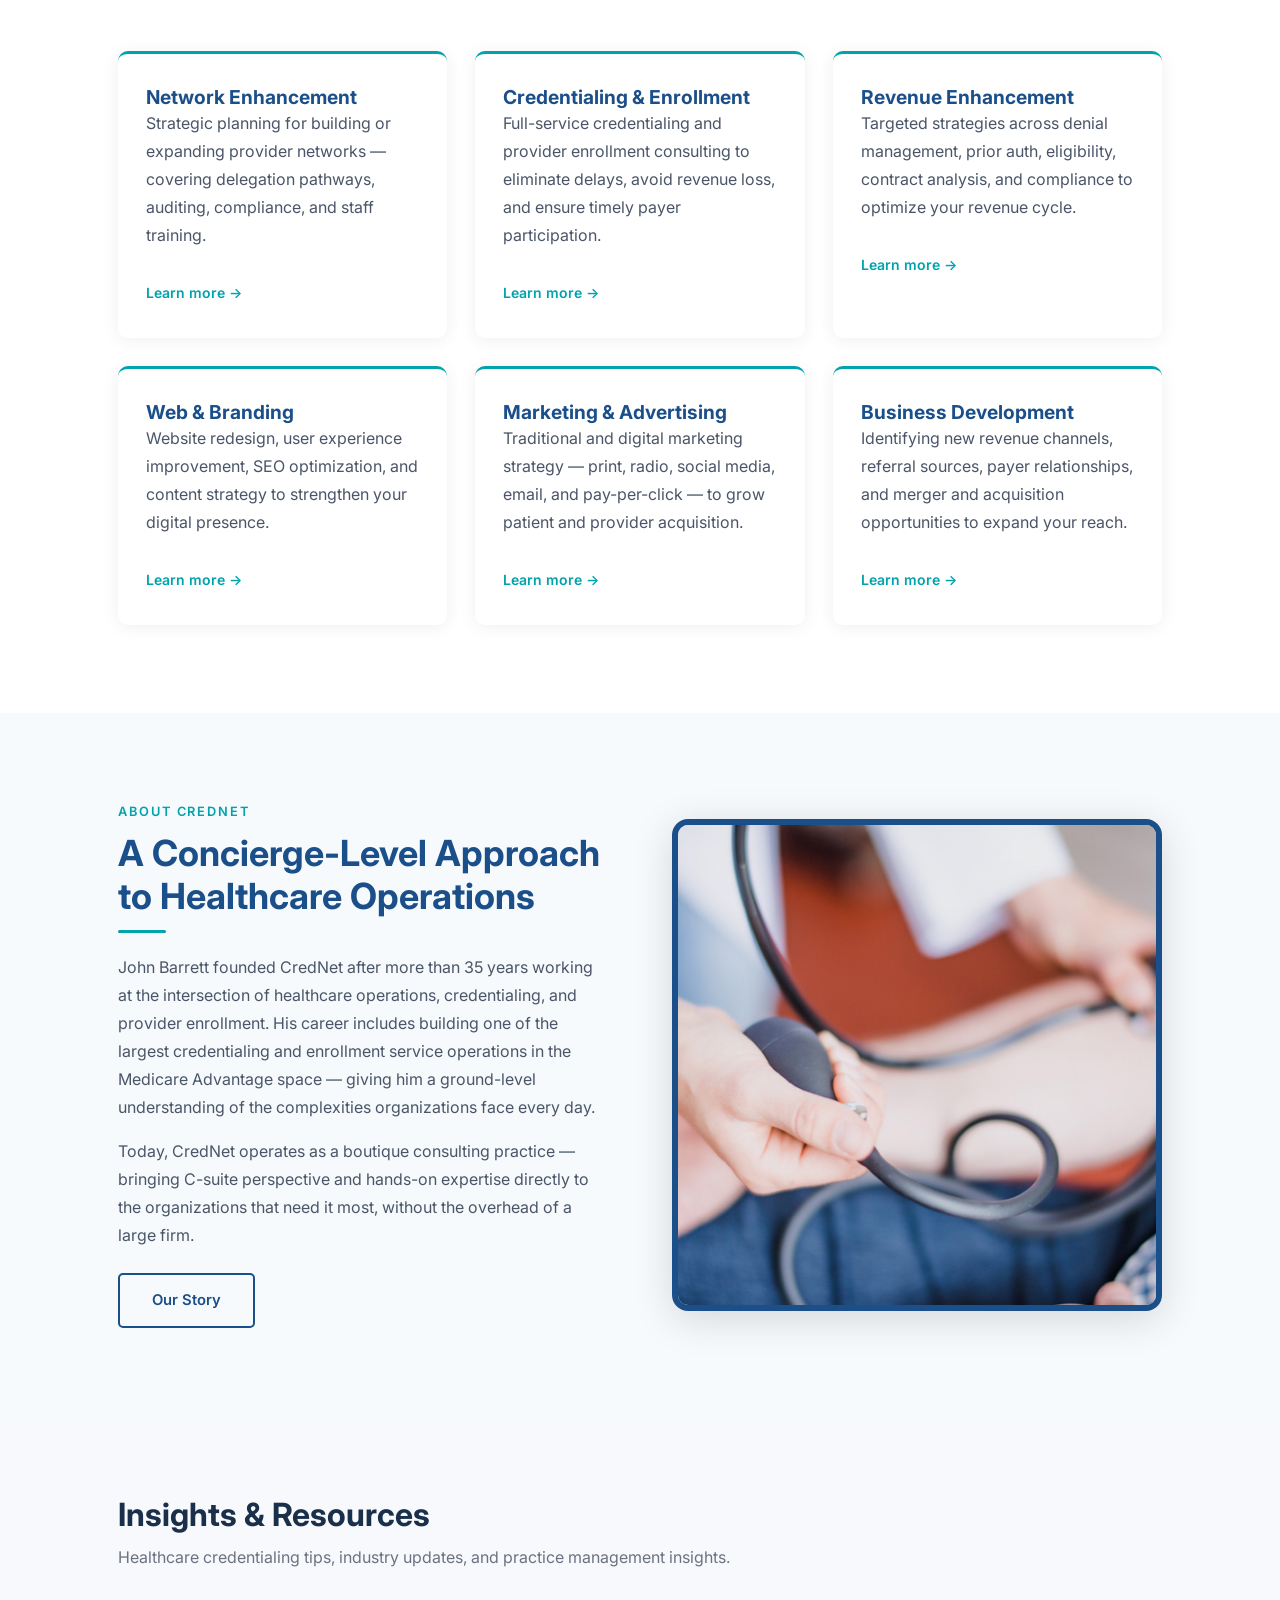
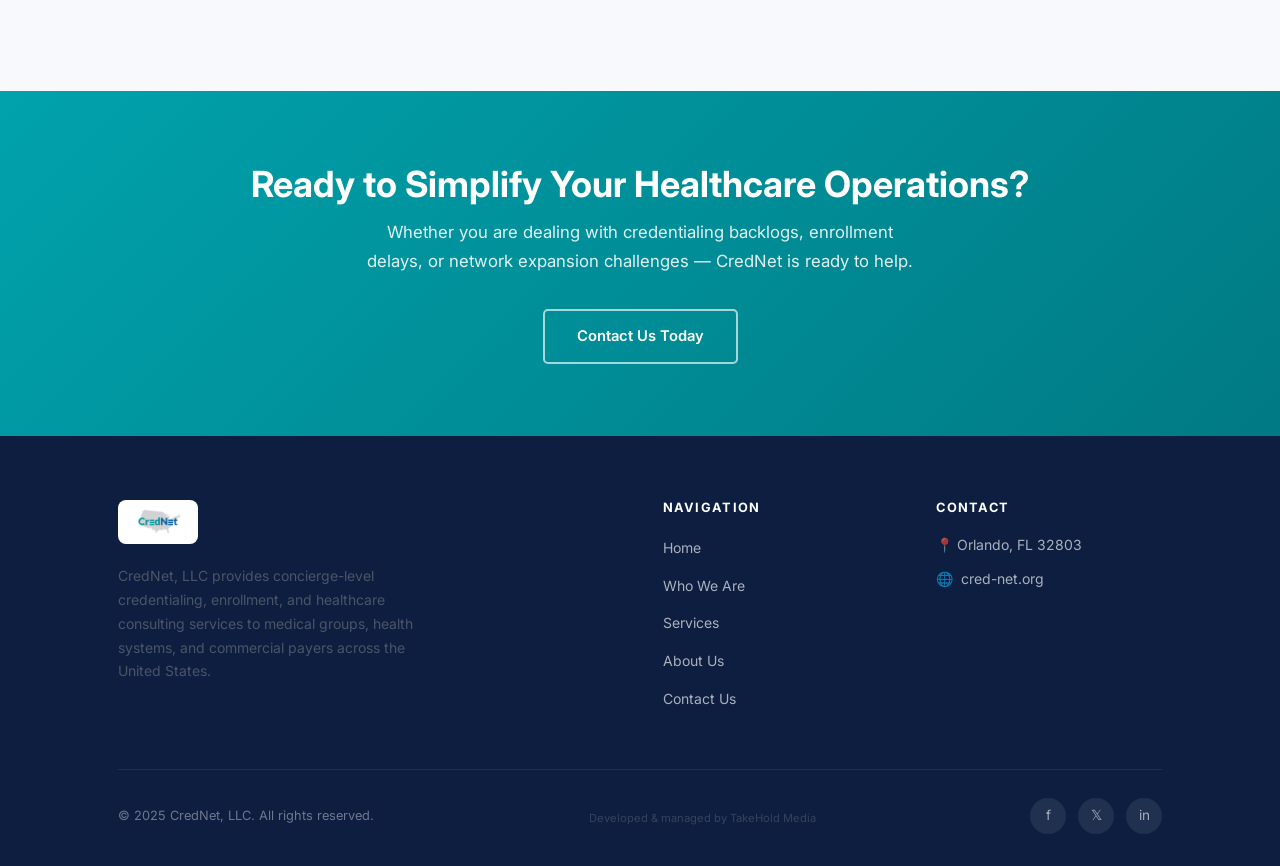
==== commit 60f4be79: "Add files via upload" ====
--- a/index.html
+++ b/index.html
@@ -23,6 +23,7 @@
         <li><a href="who-we-are.html">Who We Are</a></li>
         <li><a href="services.html">Services</a></li>
         <li><a href="about.html">About Us</a></li>
+        <li><a href="#blog">Blog</a></li>
         <li><a href="contact.html">Contact Us</a></li>
       </ul>
       <button class="nav-toggle" aria-label="Toggle navigation">
@@ -115,7 +116,7 @@
   <!-- ── About Teaser ──────────────────────────────── -->
   <section class="section-alt">
     <div class="container">
-      <div style="display:grid;grid-template-columns:1fr 1fr;gap:4rem;align-items:center;">
+      <div class="story-grid">
         <div>
           <p style="font-size:0.8rem;text-transform:uppercase;letter-spacing:0.15em;color:#00A2AC;font-weight:600;margin-bottom:0.5rem;">About CredNet</p>
           <h2>A Concierge-Level Approach to Healthcare Operations</h2>
@@ -128,6 +129,16 @@
           <img src="assets/images/doctor-01.jpg" alt="Healthcare professional" />
         </div>
       </div>
+    </div>
+  </section>
+
+  <!-- ── Blog ─────────────────────────────────────── -->
+  <section class="section" id="blog" style="padding:80px 0; background:#f8f9fc;">
+    <div class="container">
+      <h2 style="font-size:2rem; font-weight:700; margin-bottom:0.5rem; color:#1a2f4a;">Insights & Resources</h2>
+      <p style="color:#6b7280; margin-bottom:2.5rem;">Healthcare credentialing tips, industry updates, and practice management insights.</p>
+      <div id="soro-blog"></div>
+      <script src="https://app.trysoro.com/api/embed/ebf700c0-2c4d-48cb-9a26-8e1992894ceb" defer></script>
     </div>
   </section>
 
@@ -168,10 +179,11 @@
       </div>
       <div class="footer-bottom">
         <p>&copy; 2025 CredNet, LLC. All rights reserved.</p>
+        <p style="margin-top:6px; opacity:0.4; font-size:0.7rem;">Developed & managed by <a href="https://takeholdmedia.com" target="_blank" style="color:inherit;">TakeHold Media</a></p>
         <div class="social-links">
           <a href="https://www.facebook.com" aria-label="Facebook">f</a>
           <a href="https://www.twitter.com" aria-label="X / Twitter">𝕏</a>
-          <a href="https://www.instagram.com" aria-label="Instagram">in</a>
+          <a href="https://www.linkedin.com" aria-label="LinkedIn">in</a>
         </div>
       </div>
     </div>
--- a/css/style.css
+++ b/css/style.css
@@ -267,20 +267,6 @@
   display: block;
 }
 
-/* ── Service Icon ─────────────────────────────────── */
-.service-icon {
-  width: 54px;
-  height: 54px;
-  background: #E8F4F8;
-  border-radius: 12px;
-  display: flex;
-  align-items: center;
-  justify-content: center;
-  margin-bottom: 1.25rem;
-  font-size: 1.5rem;
-  flex-shrink: 0;
-}
-
 /* ── Services Page Detail ─────────────────────────── */
 .service-block {
   padding: 3rem 0;
@@ -289,10 +275,7 @@
 .service-block:last-child { border-bottom: none; }
 
 .service-block-inner {
-  display: grid;
-  grid-template-columns: 68px 1fr;
-  gap: 2.25rem;
-  align-items: start;
+  display: block;
 }
 
 .service-block h3 {
@@ -458,6 +441,66 @@
 }
 .form-group textarea { min-height: 145px; resize: vertical; }
 .form-row { display: grid; grid-template-columns: 1fr 1fr; gap: 1rem; }
+
+/* ── Ironman Band ─────────────────────────────────── */
+.ironman-band {
+  background: linear-gradient(135deg, #0D2A5C 0%, #1B4F8A 60%, #00727A 100%);
+  padding: 4.5rem 0;
+}
+
+.ironman-inner {
+  display: grid;
+  grid-template-columns: 1fr 1fr;
+  gap: 4rem;
+  align-items: center;
+}
+
+.ironman-stats {
+  display: grid;
+  grid-template-columns: 1fr 1fr;
+  gap: 1.25rem;
+}
+
+.ironman-stat {
+  background: rgba(255,255,255,0.08);
+  border: 1px solid rgba(255,255,255,0.15);
+  border-radius: 12px;
+  padding: 1.5rem;
+  text-align: center;
+}
+
+.ironman-stat span {
+  display: block;
+  font-size: 2.25rem;
+  font-weight: 700;
+  color: #00A2AC;
+  line-height: 1;
+  margin-bottom: 0.4rem;
+}
+
+.ironman-stat small {
+  font-size: 0.75rem;
+  color: rgba(255,255,255,0.65);
+  text-transform: uppercase;
+  letter-spacing: 0.06em;
+}
+
+@media (max-width: 768px) {
+  .ironman-inner { grid-template-columns: 1fr; gap: 2.5rem; }
+}
+
+/* ── Story Grid (two-col, stacks on mobile) ───────── */
+.story-grid {
+  display: grid;
+  grid-template-columns: 1fr 1fr;
+  gap: 4rem;
+  align-items: center;
+}
+@media (max-width: 768px) {
+  .story-grid { grid-template-columns: 1fr; gap: 2.5rem; }
+  .story-grid .about-photo-wrap,
+  .story-grid img { order: -1; }
+}
 
 /* ── CTA Band ─────────────────────────────────────── */
 .cta-band {
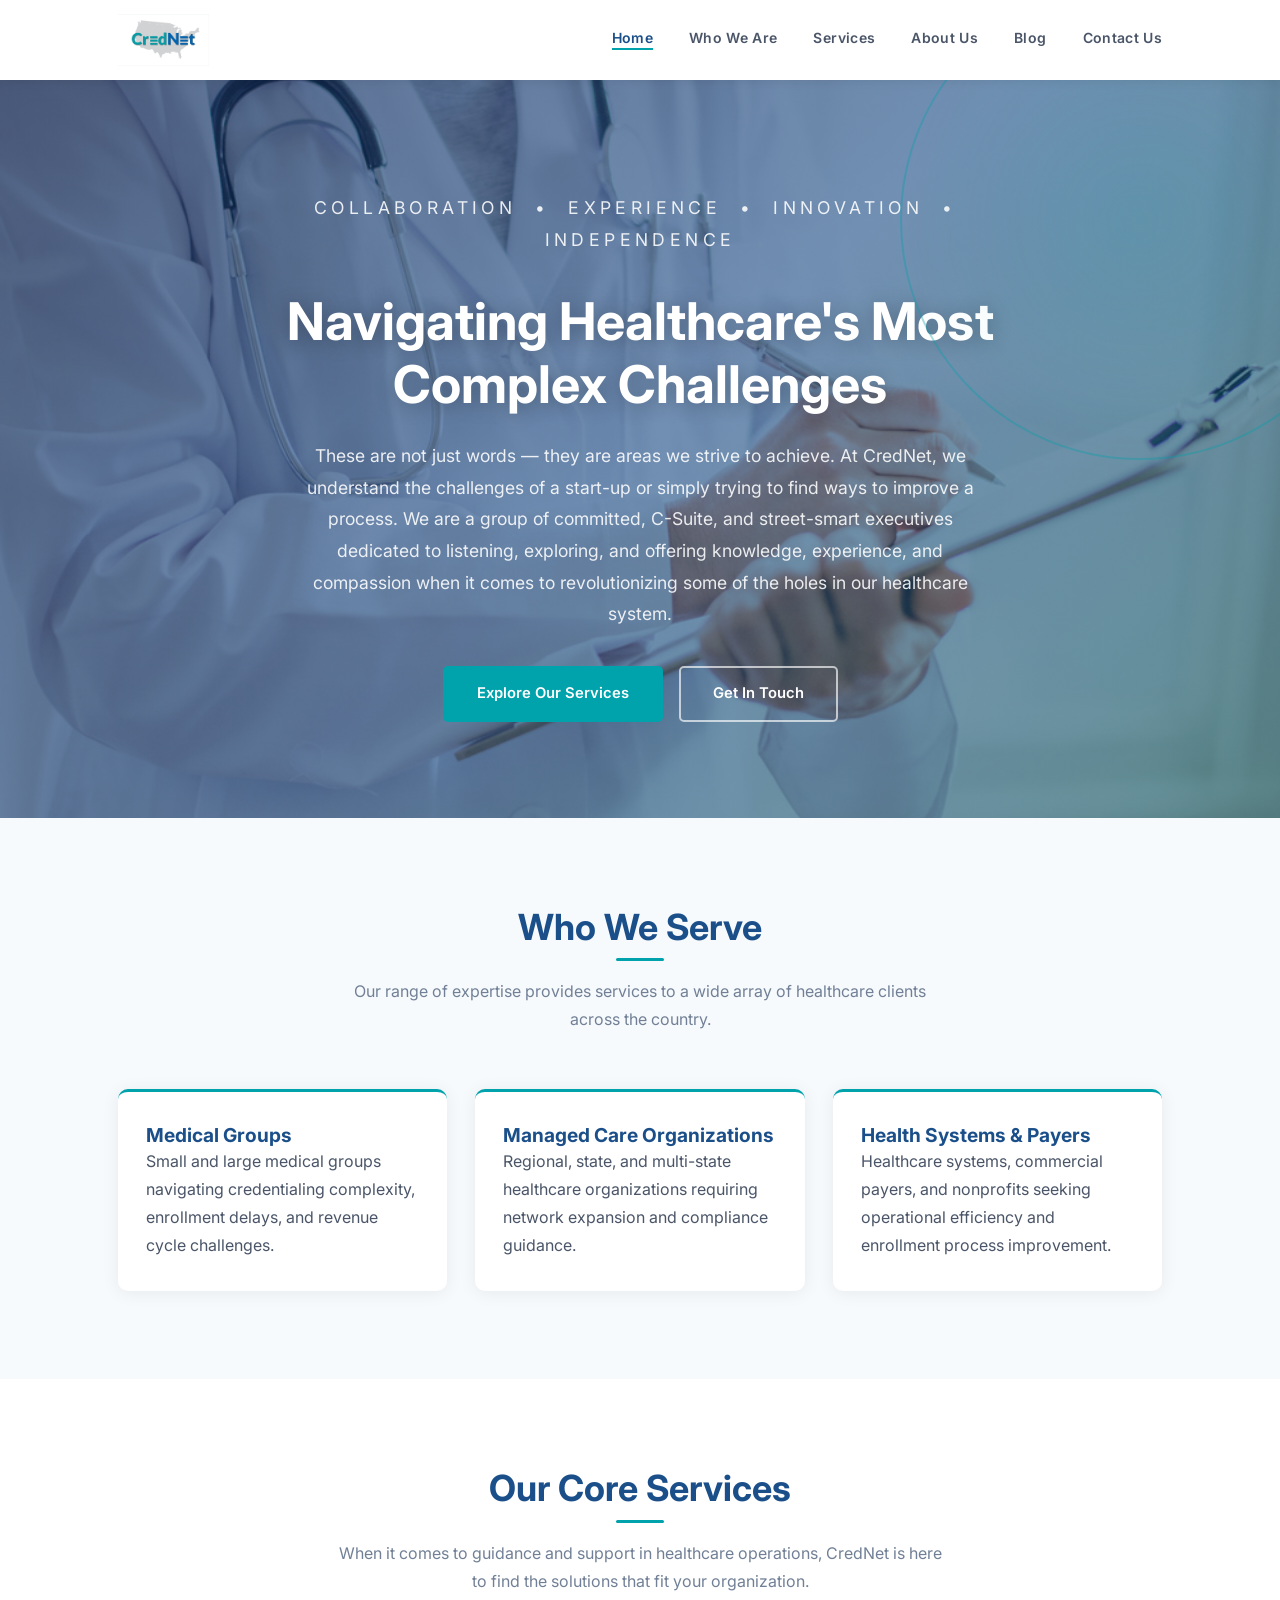
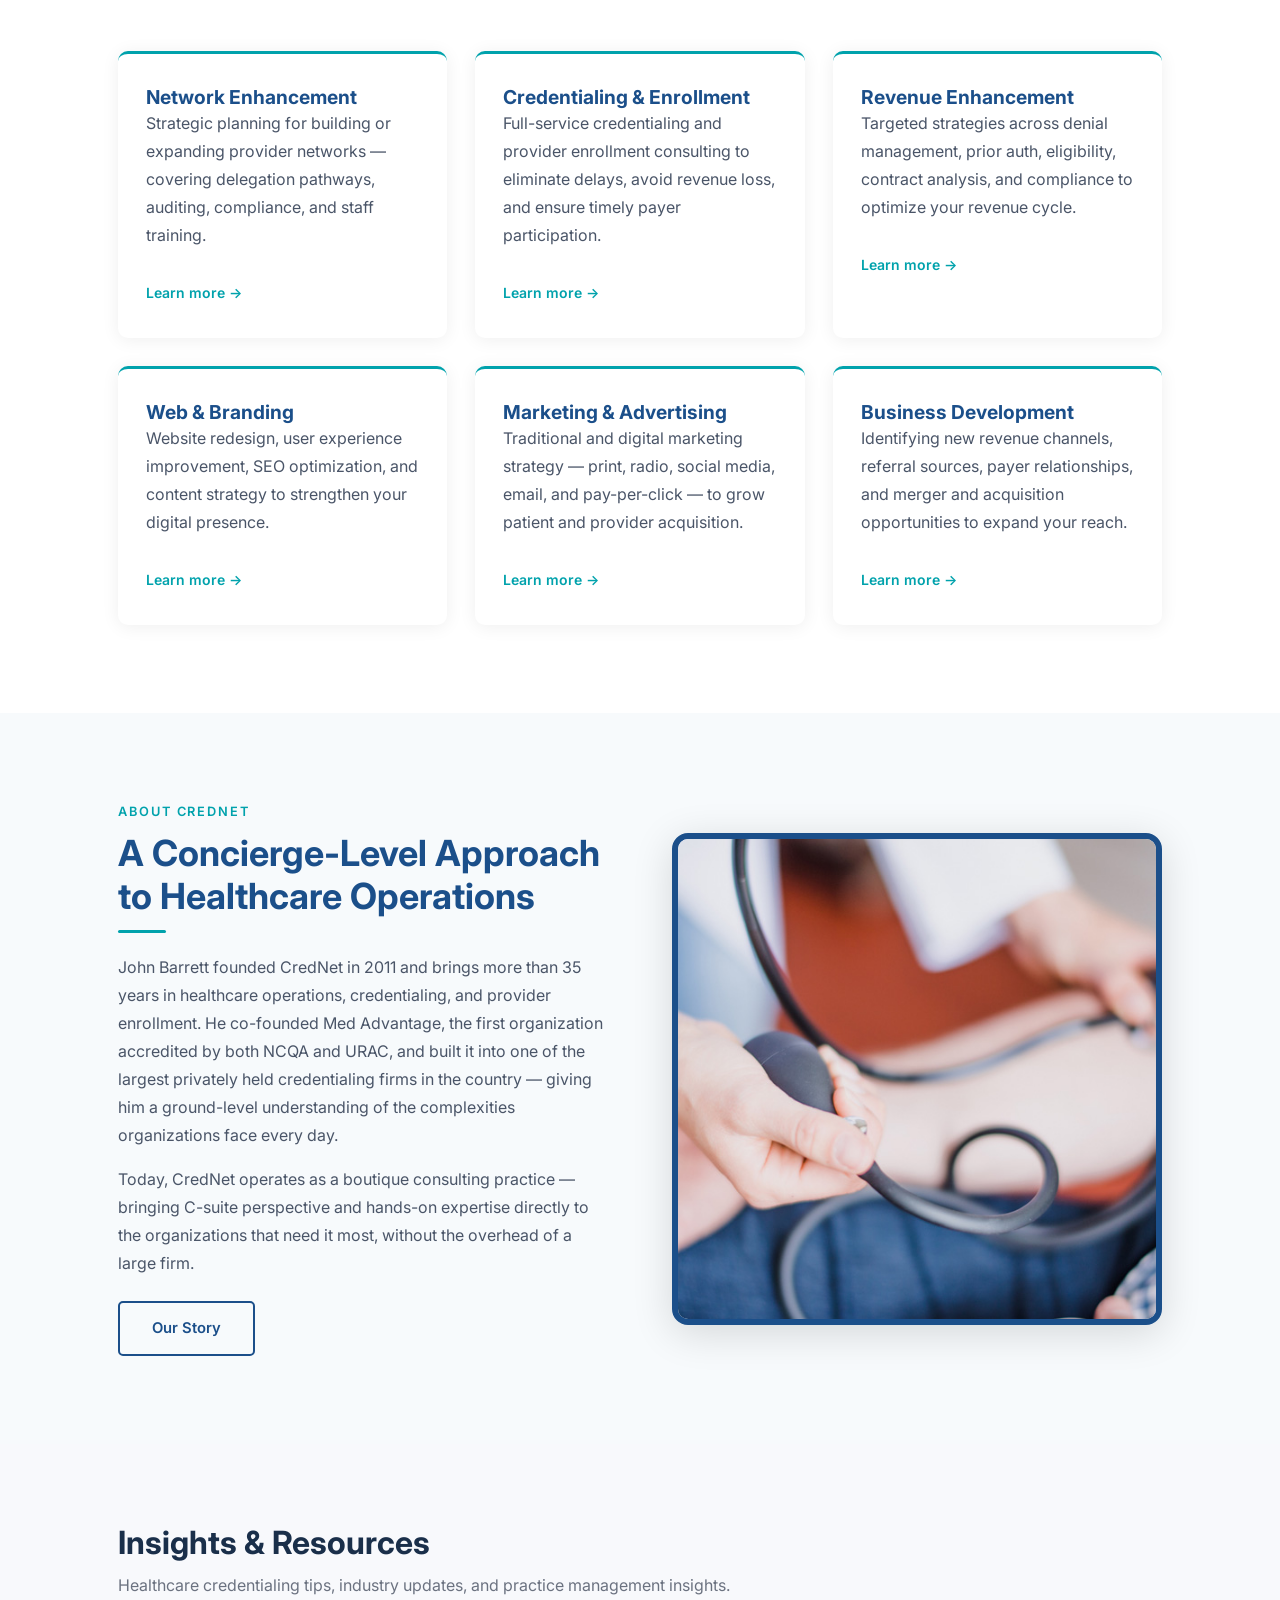
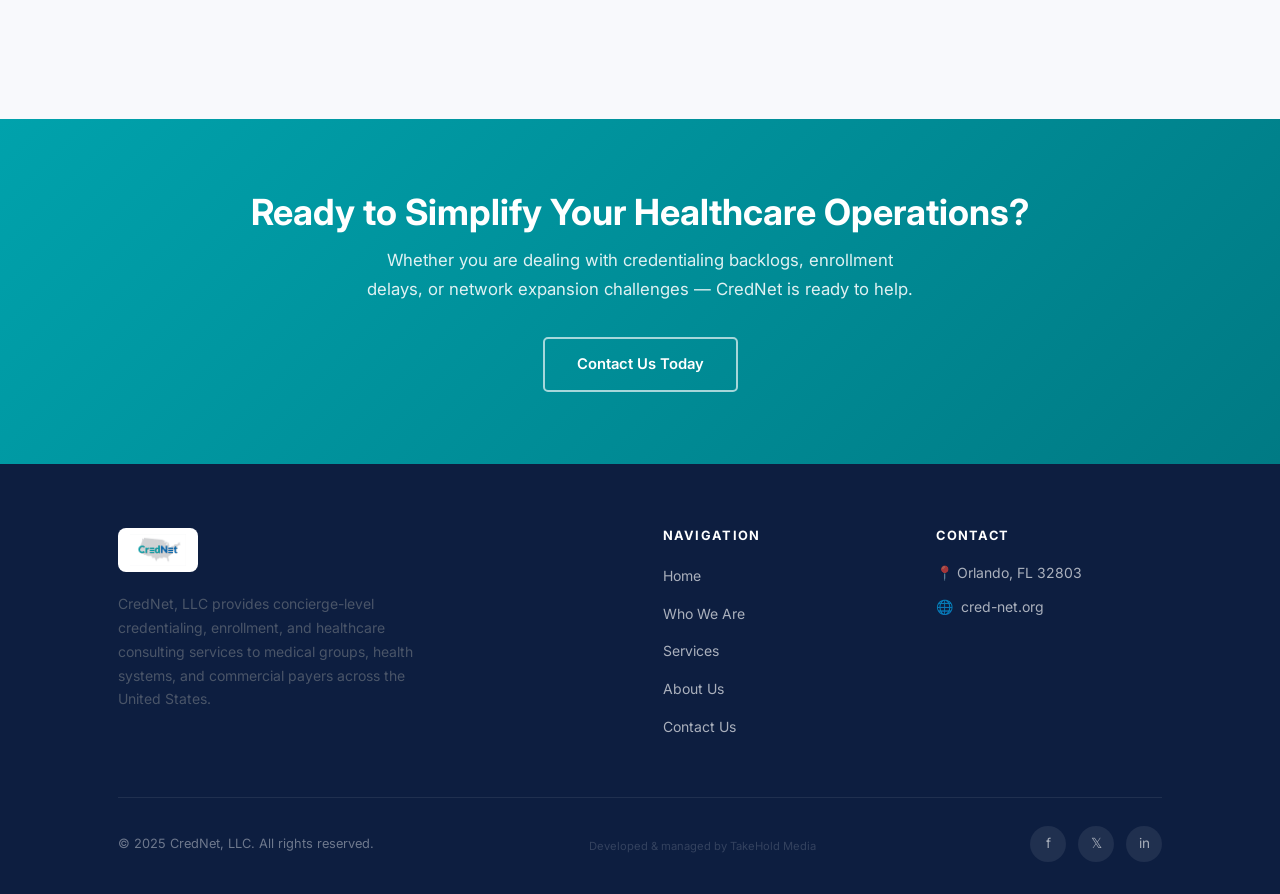
==== commit d674f67d: "Fix About copy: Med Advantage (not Medicare Advantage), CredNet founded 2011 Co-Authored-By: Claude " ====
--- a/index.html
+++ b/index.html
@@ -121,7 +121,7 @@
           <p style="font-size:0.8rem;text-transform:uppercase;letter-spacing:0.15em;color:#00A2AC;font-weight:600;margin-bottom:0.5rem;">About CredNet</p>
           <h2>A Concierge-Level Approach to Healthcare Operations</h2>
           <div class="accent-line" style="margin:0.75rem 0 1.25rem;"></div>
-          <p>John Barrett founded CredNet after more than 35 years working at the intersection of healthcare operations, credentialing, and provider enrollment. His career includes building one of the largest credentialing and enrollment service operations in the Medicare Advantage space — giving him a ground-level understanding of the complexities organizations face every day.</p>
+          <p>John Barrett founded CredNet in 2011 and brings more than 35 years in healthcare operations, credentialing, and provider enrollment. He co-founded Med Advantage, the first organization accredited by both NCQA and URAC, and built it into one of the largest privately held credentialing firms in the country — giving him a ground-level understanding of the complexities organizations face every day.</p>
           <p>Today, CredNet operates as a boutique consulting practice — bringing C-suite perspective and hands-on expertise directly to the organizations that need it most, without the overhead of a large firm.</p>
           <a href="about.html" class="btn btn-outline-navy" style="margin-top:0.5rem;">Our Story</a>
         </div>
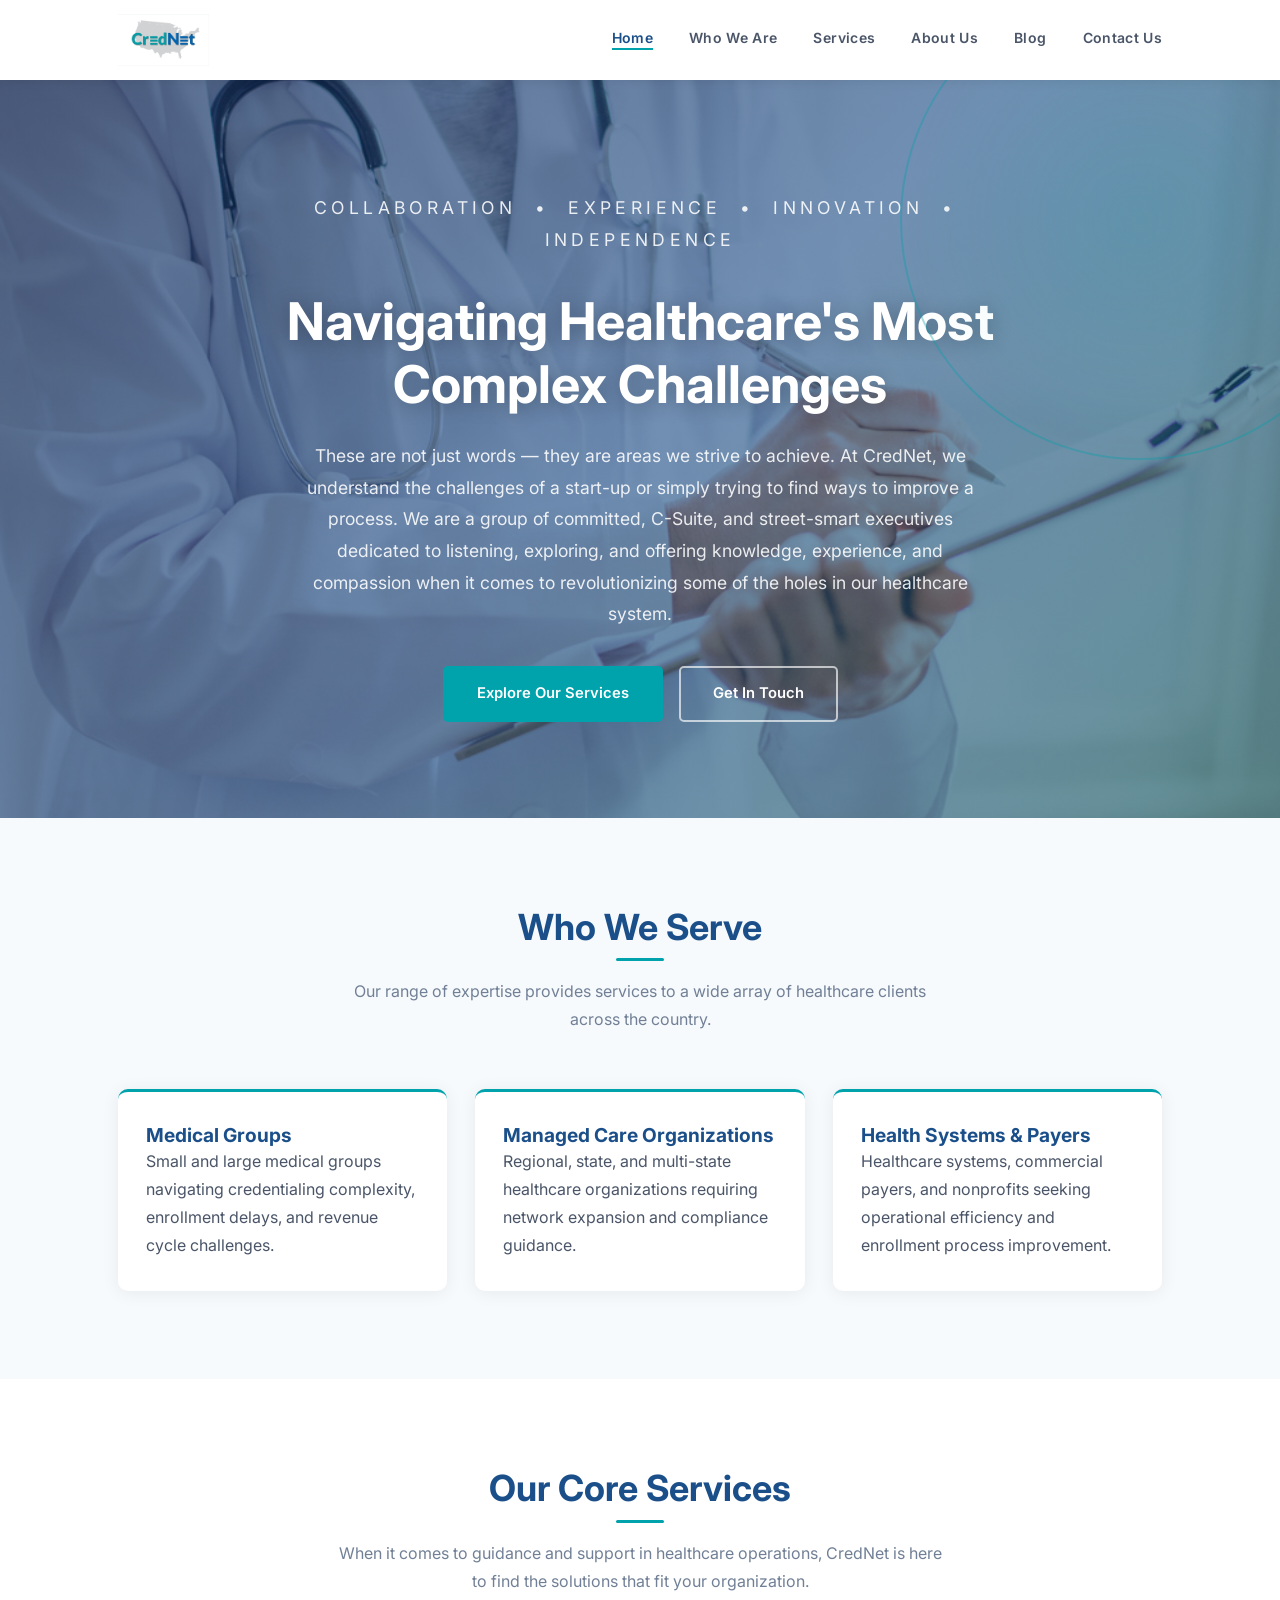
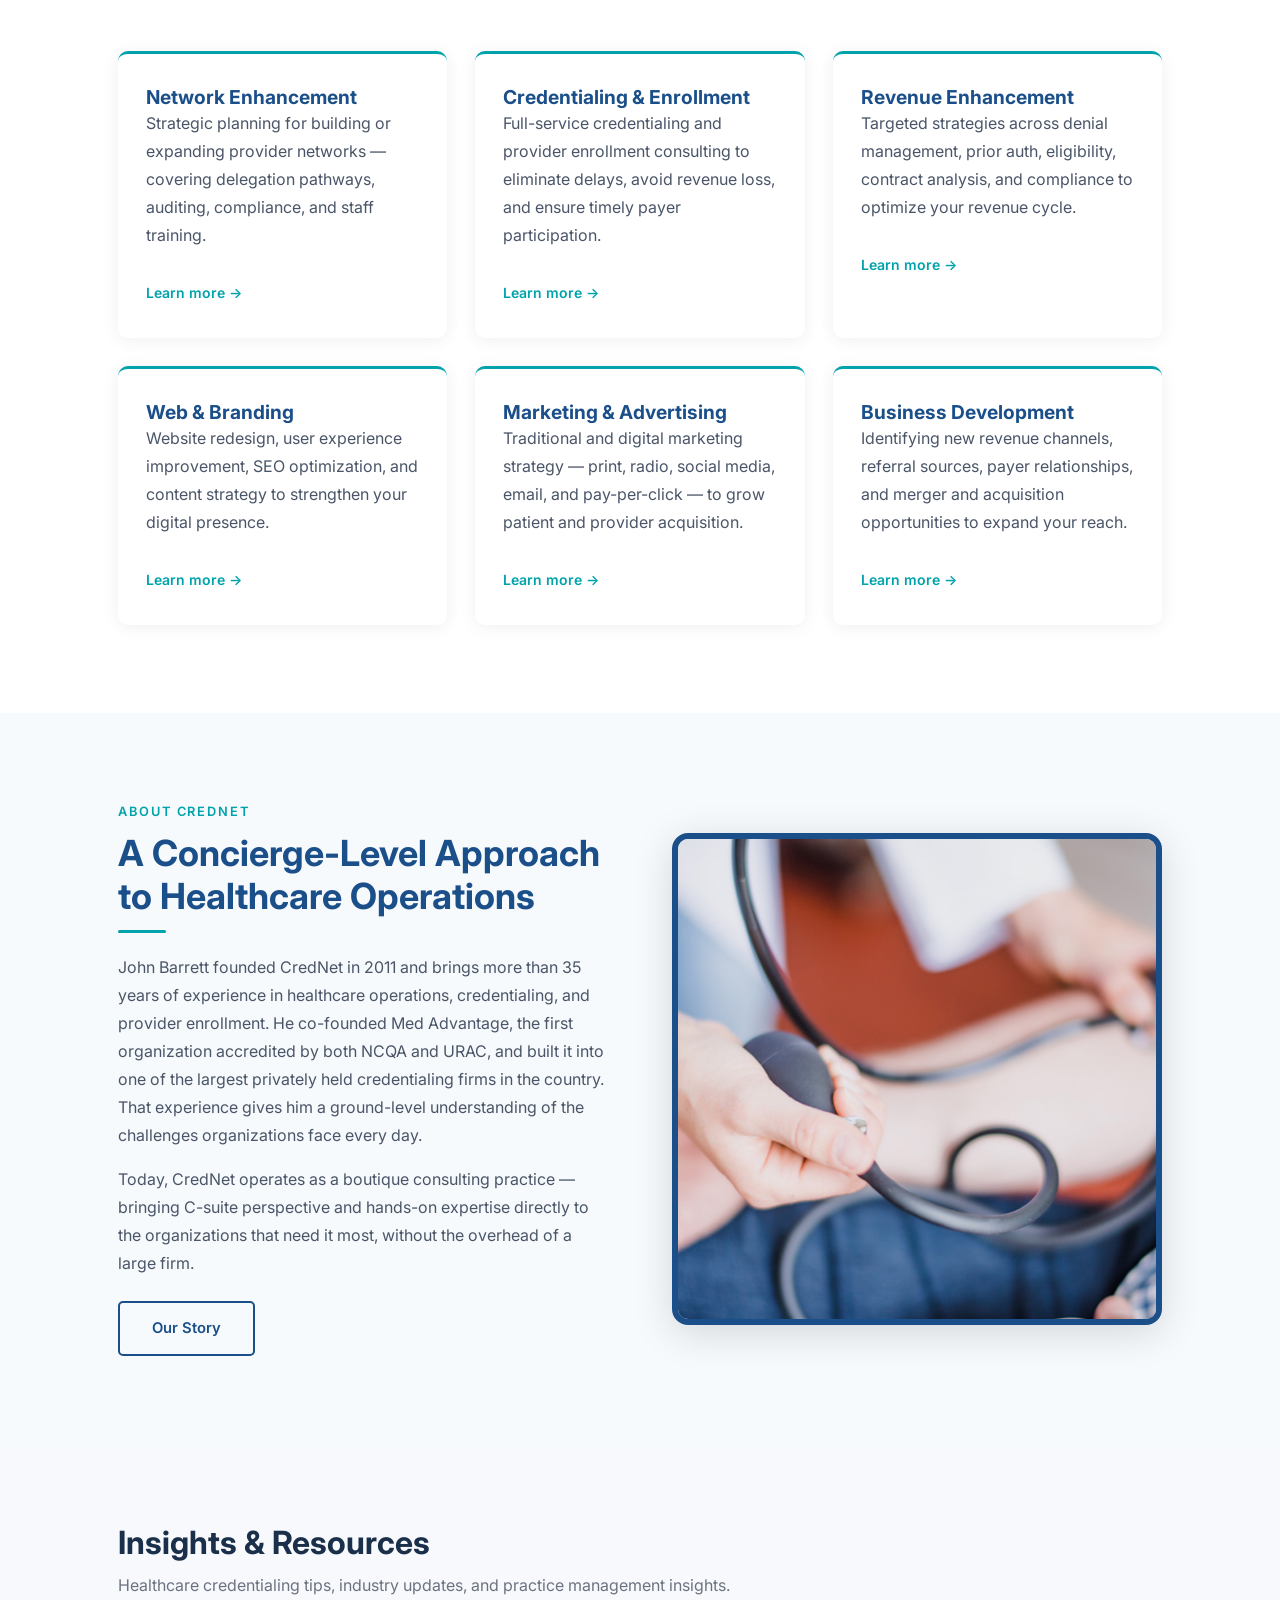
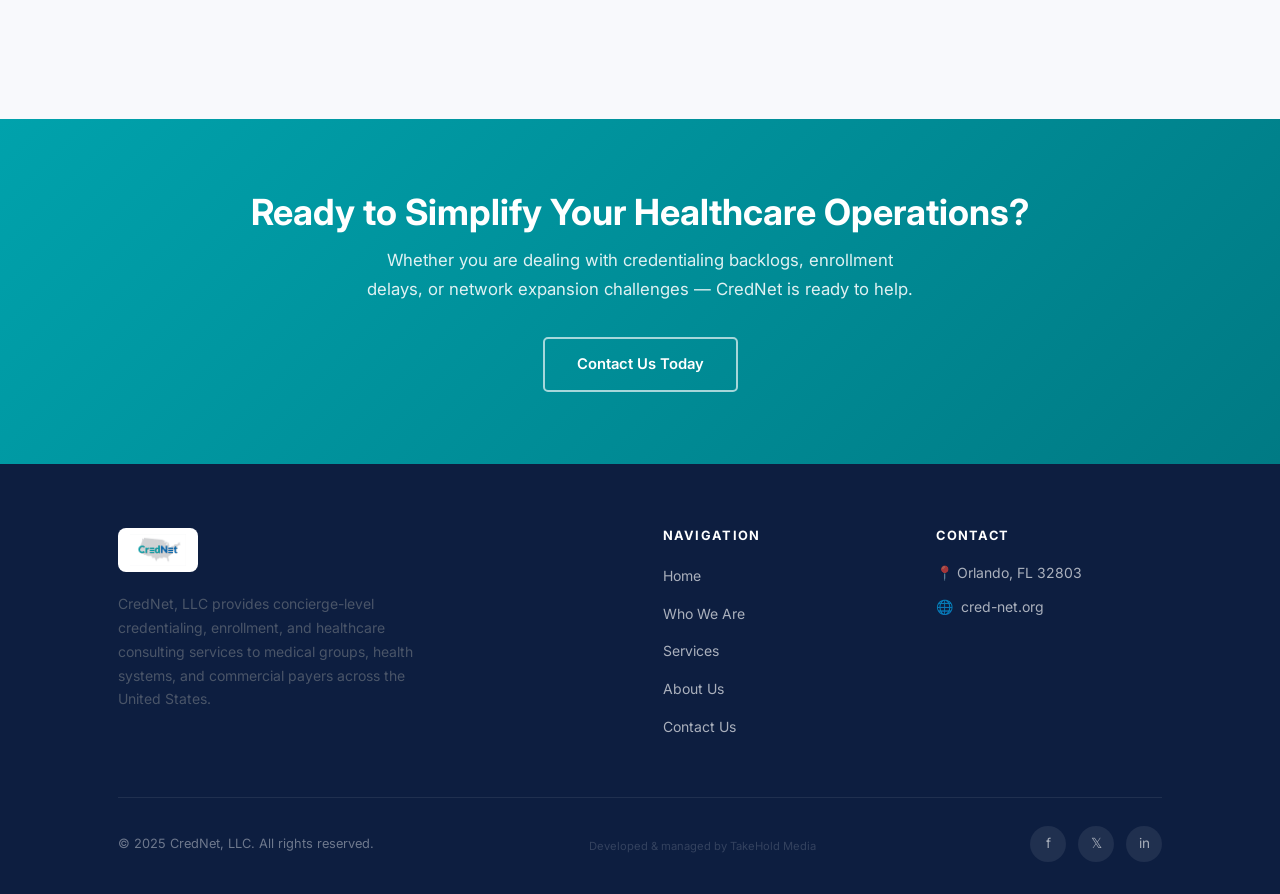
==== commit d73cd0da: "Tighten About paragraph wording Co-Authored-By: Claude Opus 5.5 <noreply@anthropic.com>" ====
--- a/index.html
+++ b/index.html
@@ -121,7 +121,7 @@
           <p style="font-size:0.8rem;text-transform:uppercase;letter-spacing:0.15em;color:#00A2AC;font-weight:600;margin-bottom:0.5rem;">About CredNet</p>
           <h2>A Concierge-Level Approach to Healthcare Operations</h2>
           <div class="accent-line" style="margin:0.75rem 0 1.25rem;"></div>
-          <p>John Barrett founded CredNet in 2011 and brings more than 35 years in healthcare operations, credentialing, and provider enrollment. He co-founded Med Advantage, the first organization accredited by both NCQA and URAC, and built it into one of the largest privately held credentialing firms in the country — giving him a ground-level understanding of the complexities organizations face every day.</p>
+          <p>John Barrett founded CredNet in 2011 and brings more than 35 years of experience in healthcare operations, credentialing, and provider enrollment. He co-founded Med Advantage, the first organization accredited by both NCQA and URAC, and built it into one of the largest privately held credentialing firms in the country. That experience gives him a ground-level understanding of the challenges organizations face every day.</p>
           <p>Today, CredNet operates as a boutique consulting practice — bringing C-suite perspective and hands-on expertise directly to the organizations that need it most, without the overhead of a large firm.</p>
           <a href="about.html" class="btn btn-outline-navy" style="margin-top:0.5rem;">Our Story</a>
         </div>
